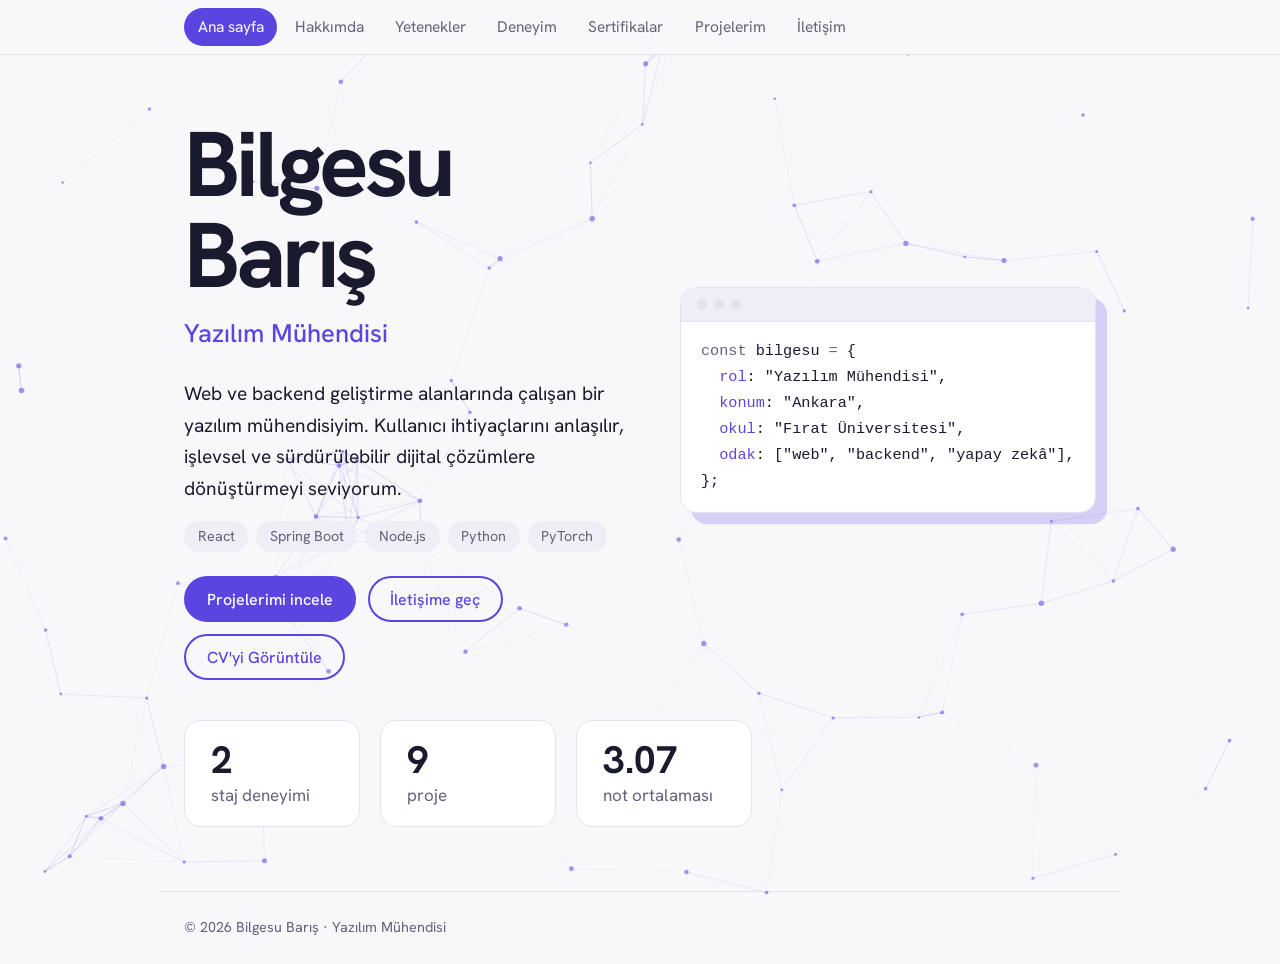
==== index.html @ b79ab13f "Correct capitalization in Sertifikalar section" ====
<!DOCTYPE html>
<html lang="tr">
<head>
  <meta charset="utf-8">
  <meta name="viewport" content="width=device-width, initial-scale=1, viewport-fit=cover">
  <title>Bilgesu Barış | Yazılım Mühendisi</title>
  <meta name="description" content="Bilgesu Barış’ın yazılım geliştirme projeleri, teknik yetkinlikleri ve deneyimleri.">

  <link rel="stylesheet" href="https://fonts.googleapis.com/css2?family=Hanken+Grotesk:wght@400;500;700&display=swap">
  <link rel="stylesheet" href="style.css">
</head>

<body>
<canvas id="bg" aria-hidden="true"></canvas>

<header>
  <nav id="nav">
    <a href="#ana-sayfa">Ana sayfa</a>
    <a href="#hakkimda">Hakkımda</a>
    <a href="#yetenekler">Yetenekler</a>
    <a href="#deneyim">Deneyim</a>
    <a href="#sertifikalar">Sertifikalar</a>
    <a href="#projeler">Projelerim</a>
    <a href="#iletisim">İletişim</a>
  </nav>
</header>

<main>

<!-- ANA SAYFA -->
<section data-v="ana-sayfa">
  <div class="hero">
    <div>
      <h1>Bilgesu Barış</h1>
      <p class="title">Yazılım Mühendisi</p>
      <p>Web ve backend geliştirme alanlarında çalışan bir yazılım mühendisiyim. Kullanıcı ihtiyaçlarını anlaşılır, işlevsel ve sürdürülebilir dijital çözümlere dönüştürmeyi seviyorum.</p>

      <div class="tags">
        <span>React</span>
        <span>Spring Boot</span>
        <span>Node.js</span>
        <span>Python</span>
        <span>PyTorch</span>
      </div>

      <div class="btns">
        <a class="btn main" href="#projeler">Projelerimi incele</a>
        <a class="btn" href="#iletisim">İletişime geç</a>
        <a class="btn" href="Bilgesu_Baris.pdf" target="_blank" rel="noopener noreferrer">CV'yi Görüntüle</a>
      </div>
    </div>

    <div class="code" aria-hidden="true">
      <div class="dots"><i></i><i></i><i></i></div>
      <pre><span class="m">const</span> bilgesu <span class="m">=</span> {
  <span class="k">rol</span>: "Yazılım Mühendisi",
  <span class="k">konum</span>: "Ankara",
  <span class="k">okul</span>: "Fırat Üniversitesi",
  <span class="k">odak</span>: ["web", "backend", "yapay zekâ"],
};</pre>
    </div>
  </div>

  <div class="stats">
    <div class="stat"><b>2</b><span class="muted">staj deneyimi</span></div>
    <div class="stat"><b>9</b><span class="muted">proje</span></div>
    <div class="stat"><b>3.07</b><span class="muted">not ortalaması</span></div>
  </div>
</section>

<!-- HAKKIMDA -->
<section data-v="hakkimda" hidden>
  <h2>Hakkımda</h2>
  <p>Fırat Üniversitesi Yazılım Mühendisliği mezunuyum. REST API’ler, veritabanları ve tam yığın web projeleri üzerinde çalıştım. Şu an React, TypeScript, Node.js ve Python’da kendimi geliştiriyorum. Hem bireysel hem ekip projelerinde çalışmayı severim.</p>

  <div class="two" style="margin-top:2rem">
    <div>
      <h3>Kişisel bilgiler</h3>
      <dl>
        <dt>İsim</dt><dd>Bilgesu Barış</dd>
        <dt>Konum</dt><dd>Ankara, Türkiye</dd>
        <dt>E-posta</dt><dd><a href="mailto:bilgesubaris@gmail.com">bilgesubaris@gmail.com</a></dd>
      </dl>
    </div>

    <div>
      <h3>Yetenekler</h3>
      <div class="skill"><span>HTML / CSS</span><div class="bar"><i style="width:90%"></i></div><span>90%</span></div>
      <div class="skill"><span>JavaScript</span><div class="bar"><i style="width:80%"></i></div><span>80%</span></div>
      <div class="skill"><span>React</span><div class="bar"><i style="width:75%"></i></div><span>75%</span></div>
      <div class="skill"><span>Python</span><div class="bar"><i style="width:75%"></i></div><span>75%</span></div>
      <div class="skill"><span>Java / Spring</span><div class="bar"><i style="width:70%"></i></div><span>70%</span></div>
      <div class="skill"><span>SQL</span><div class="bar"><i style="width:65%"></i></div><span>65%</span></div>
    </div>
  </div>
</section>

<!-- YETENEKLER -->
<section data-v="yetenekler" hidden>
  <h2>Teknik yetenekler</h2>
  <p class="muted">Projelerimde kullandığım ve üzerinde çalıştığım teknolojileri alanlarına göre inceleyebilirsiniz.</p>

  <div class="skill-groups">
    <div class="skill-group">
      <h3>Frontend</h3>
      <div class="skill-pills">
        <span>HTML5</span><span>CSS3</span><span>JavaScript</span><span>React</span><span>TypeScript</span><span>Responsive Design</span>
      </div>
    </div>

    <div class="skill-group">
      <h3>Backend</h3>
      <div class="skill-pills">
        <span>Java</span><span>Spring Boot</span><span>Node.js</span><span>REST API</span>
      </div>
    </div>

    <div class="skill-group">
      <h3>Veritabanı</h3>
      <div class="skill-pills">
        <span>MySQL</span><span>PostgreSQL</span><span>Firebase</span>
      </div>
    </div>

    <div class="skill-group">
      <h3>Yapay zekâ</h3>
      <div class="skill-pills">
        <span>Python</span><span>PyTorch</span><span>Vision Transformer</span><span>Streamlit</span>
      </div>
    </div>

    <div class="skill-group">
      <h3>Araçlar ve yöntemler</h3>
      <div class="skill-pills">
        <span>Git</span><span>GitHub</span><span>OOP</span><span>Agile takım çalışması</span><span>Test ve hata ayıklama</span>
      </div>
    </div>
  </div>

  <p class="note" style="margin-top:1.5rem">Not: Teknoloji listesi proje deneyimlerimi ve öğrenme sürecimi birlikte yansıtır. Her teknolojide aynı düzeyde uzmanlık iddiası taşımaz.</p>
</section>

<!-- DENEYİM -->
<section data-v="deneyim" hidden>
  <h2>Deneyim ve eğitim</h2>

  <div class="tl">
    <div>
      <small>Ekim 2025 – Haziran 2026</small>
      <b>Başkan, Erasmus Student Community Elazığ</b>
      Erasmus Günleri etkinliklerinin planlamasını, tanıtımını ve koordinasyonunu yönettim.
    </div>

    <div>
      <small>Eylül 2025 – Ocak 2026</small>
      <b>Yazılım stajyeri, Fırat Üniversitesi</b>
      Üniversite genelindeki Erasmus yönetim sisteminde React, Spring Boot ve MySQL ile backend servisleri geliştirdim.
    </div>

    <div>
      <small>Temmuz – Eylül 2025</small>
      <b>Yazılım stajyeri, Millî Eğitim Bakanlığı</b>
      Dijital eğitim projelerinde analiz, test ve dokümantasyon süreçlerinde yer aldım.
    </div>

    <div>
      <small>Gönüllü çalışma</small>
      <b>Gönüllü mühendislik çalışmaları, İpekYolu Çocuk ve Genç Çalışma Yeri</b>
      Çocuklara yönelik teknoloji çalışmalarına katkı sundum; 3D modelleme, dilimleme ve 3D yazıcı süreçlerinde görev aldım.
    </div>

    <div>
      <small>Mezuniyet: Haziran 2026</small>
      <b>Yazılım Mühendisliği lisans, Fırat Üniversitesi</b>
      Genel not ortalaması 3.07 / 4.00.
    </div>
  </div>
</section>

<!-- SERTİFİKALAR -->
<section data-v="sertifikalar" hidden>
  <h2>Sertifikalar ve Eğitimler</h2>
<div class="course">
      <b>
        <a href="Introduction_to_Cybersecurity_certificate.pdf" target="_blank" rel="noopener noreferrer">
          Introduction to Cybersecurity
        </a>
      </b>
      <small>Cisco Networking Academy (NetAcad)</small>
    </div>
  <div class="courses">
      <b>Introduction to Big Data</b>
      <small>WSGE University of Applied Sciences, Polonya (Research Universities Project)</small>
    </div>
<div class="course">
  <b>
    <a href="Bilgesu_Bais_İleri_Java_101.pdf" target="_blank" rel="noopener noreferrer">
      İleri Java 101
    </a>
  </b>
  <small>Turkcell Geleceği Yazanlar</small>
</div>
    <div class="course">
      <b>Python 101</b>
      <small>Turkcell Geleceği Yazanlar</small>
    </div>

    <div class="course">
      <b>Python 201</b>
      <small>Turkcell Geleceği Yazanlar</small>
    </div>

    <div class="course">
      <b>Python 301</b>
      <small>Turkcell Geleceği Yazanlar</small>
    </div>

    <div class="course">
      <b>Python 401</b>
      <small>Turkcell Geleceği Yazanlar</small>
    </div>

    <div class="course">
      <b>Veri Bilimi ve Yapay Zekâ 101</b>
      <small>Turkcell Geleceği Yazanlar</small>
    </div>

    <div class="course">
      <b>Veri Bilimi ve Yapay Zekâ 201</b>
      <small>Turkcell Geleceği Yazanlar</small>
    </div>
  </div>
</section>

<!-- PROJELER -->
<section data-v="projeler" hidden>
  <h2>Projelerim</h2>

  <div class="chips" role="group" aria-label="Proje türü">
    <button aria-pressed="true" data-f="all">Tümü</button>
    <button aria-pressed="false" data-f="web">Web</button>
    <button aria-pressed="false" data-f="yz">Yapay zekâ</button>
    <button aria-pressed="false" data-f="mobil">Mobil</button>
    <button aria-pressed="false" data-f="masaustu">Masaüstü</button>
    <button aria-pressed="false" data-f="diger">Diğer</button>
  </div>

  <div class="grid">

    <div class="card project-card" data-t="yz">
      <div class="tile">AI / Computer Vision</div>
      <div class="details">
        <b>AI Image Detector</b>
        <small>Bitirme projesi: Görüntülerin gerçek veya yapay zekâ üretimi olup olmadığını sınıflandırmaya yönelik deepfake tespit sistemi.</small>
        <div class="tech"><span>Python</span><span>PyTorch</span><span>ViT</span><span>Streamlit</span></div>
        <a class="project-link" href="https://github.com/Bilgesubaris/Ai_Image_Detector" target="_blank" rel="noopener noreferrer">GitHub deposunu incele ↗</a>
      </div>
    </div>

    <div class="card project-card" data-t="web">
      <div class="tile">Web Application</div>
      <div class="details">
        <b>Erasmus+ Web Platformu</b>
        <small>Başvuru ve yönetim süreçlerini destekleyen; rol tabanlı erişim ve yönetici paneli içeren web platformu.</small>
        <div class="tech"><span>React</span><span>Node.js</span><span>Firebase</span></div>
        <a class="project-link" href="https://github.com/Bilgesubaris" target="_blank" rel="noopener noreferrer">GitHub profilimde incele ↗</a>
      </div>
    </div>

    <div class="card project-card" data-t="web">
      <div class="tile">Movie & TV Platform</div>
      <div class="details">
        <b>TVision+</b>
        <small>Film ve dizi içeriklerini keşfetmeye yönelik web uygulaması.</small>
        <div class="tech"><span>JavaScript</span><span>Node.js</span><span>PostgreSQL</span><span>TMDB API</span></div>
        <a class="project-link" href="https://github.com/Bilgesubaris" target="_blank" rel="noopener noreferrer">GitHub profilimde incele ↗</a>
      </div>
    </div>

    <div class="card project-card" data-t="web">
      <div class="tile">Productivity Web App</div>
      <div class="details">
        <b>Pomodoro</b>
        <small>Çalışma ve mola sürelerini yönetmeye, kişisel çalışma oturumları oluşturmaya, not almaya ve görevleri takip etmeye olanak sağlayan web uygulaması.</small>
        <div class="tech"><span>HTML5</span><span>CSS3</span><span>JavaScript</span><span>Firebase</span><span>Firestore</span></div>
        <a class="project-link" href="https://pomodoro-7bde7.web.app" target="_blank" rel="noopener noreferrer">Canlı Demo ↗</a>
        <a class="project-link" href="https://github.com/Bilgesubaris/Pomodoro" target="_blank" rel="noopener noreferrer">GitHub ↗</a>
      </div>
    </div>

    <div class="card project-card" data-t="web">
      <div class="tile">Beauty & E-Commerce Platform</div>
      <div class="details">
        <b>Shine Beauty Center</b>
        <small>Güzellik merkezi için geliştirilen; ürün, kategori ve stok yönetimi ile yönetici işlemlerini destekleyen web tabanlı e-ticaret projesi.</small>
        <div class="tech"><span>HTML5</span><span>CSS3</span><span>JavaScript</span><span>Node.js</span><span>Express.js</span><span>PostgreSQL</span></div>
        <a class="project-link" href="https://github.com/Bilgesubaris/Shine-Beauty-Center" target="_blank" rel="noopener noreferrer">GitHub deposunu incele ↗</a>
      </div>
    </div>

    <div class="card project-card" data-t="mobil">
      <div class="tile">Augmented Reality</div>
      <div class="details">
        <b>HARPUT AR</b>
        <small>Harput’un kültürel mirasını 3D içeriklerle tanıtmayı amaçlayan artırılmış gerçeklik projesi.</small>
        <div class="tech"><span>AR</span><span>3D</span></div>
        <a class="project-link" href="https://github.com/Bilgesubaris" target="_blank" rel="noopener noreferrer">GitHub profilimde incele ↗</a>
      </div>
    </div>

    <div class="card project-card" data-t="masaustu">
      <div class="tile">Java / Desktop Application</div>
      <div class="details">
        <b>Hastane Otomasyonu</b>
        <small>Hastane süreçlerinin yönetilmesine yönelik masaüstü uygulaması.</small>
        <div class="tech"><span>Java</span><span>OOP</span></div>
        <a class="project-link" href="https://github.com/Bilgesubaris/Hastane-Otomasyonu" target="_blank" rel="noopener noreferrer">GitHub deposunu incele ↗</a>
      </div>
    </div>

    <div class="card project-card" data-t="masaustu">
      <div class="tile">C# / Desktop Application</div>
      <div class="details">
        <b>C# Hastane Otomasyonu</b>
        <small>Hasta kayıt ve yönetim işlemlerini destekleyen hastane otomasyon uygulaması.</small>
        <div class="tech"><span>C#</span><span>.NET</span><span>SQL</span><span>OOP</span></div>
        <a class="project-link" href="https://github.com/Bilgesubaris/C-Hastane-Otomasyonu" target="_blank" rel="noopener noreferrer">GitHub deposunu incele ↗</a>
      </div>
    </div>

    <div class="card project-card" data-t="diger">
      <div class="tile">Algorithm</div>
      <div class="details">
        <b>Akıllı Telefonlar için Sıkıştırma Algoritması</b>
        <small>Yeni nesil akıllı telefonlara yönelik sıkıştırma algoritması çalışması.</small>
        <div class="tech"><span>Algoritmalar</span></div>
        <a class="project-link" href="https://github.com/Bilgesubaris/yeni-nesil-akilli-telefonlarinin-sikistirma-algoritmasi" target="_blank" rel="noopener noreferrer">GitHub deposunu incele ↗</a>
      </div>
    </div>

  </div>
</section>

<!-- İLETİŞİM -->
<section data-v="iletisim" hidden>
  <h2>İletişim</h2>

  <div class="two">
    <div>
      <p>Bana e-postayla ya da sosyal medya hesaplarımdan ulaşabilirsiniz.</p>
      <dl>
        <dt>E-posta</dt>
        <dd><a href="mailto:bilgesubaris@gmail.com">bilgesubaris@gmail.com</a></dd>

        <dt>GitHub</dt>
        <dd><a href="https://github.com/Bilgesubaris">Bilgesubaris</a></dd>

        <dt>LinkedIn</dt>
        <dd><a href="https://www.linkedin.com/in/bilgesu-bar%C4%B1%C5%9F-57b223252/">Profilimi aç</a></dd>
      </dl>
    </div>

    <form id="f">
      <label>Adınız<input name="ad" required autocomplete="name"></label>
      <label>E-posta adresiniz<input name="mail" type="email" required autocomplete="email"></label>
      <label>Mesajınız<textarea name="msg" required></textarea></label>
      <div><button class="btn main" type="submit">Mesaj gönder</button></div>
    </form>
  </div>
</section>

</main>

<footer>© 2026 Bilgesu Barış · Yazılım Mühendisi</footer>

<script src="script.js"></script>
</body>
</html>
---- style.css ----
:root {
  --bg:#f8f8fb;
  --ink:#1a1a2e;
  --muted:#62627a;
  --line:#e3e3ee;
  --p:#5b45e0;
  --card:#fff;
  --chip:#eeeef6;
  color-scheme:light;
  box-sizing:border-box;
  padding-top:env(safe-area-inset-top,0px);
  padding-bottom:env(safe-area-inset-bottom,0px);
}

@media (prefers-color-scheme:dark) {
  :root:not([data-theme="light"]) {
    --bg:#121218;
    --ink:#ececf4;
    --muted:#a0a0b8;
    --line:#2a2a38;
    --p:#9d8cff;
    --card:#1a1a24;
    --chip:#22222e;
    color-scheme:dark;
  }
}

:root[data-theme="dark"] {
  --bg:#121218;
  --ink:#ececf4;
  --muted:#a0a0b8;
  --line:#2a2a38;
  --p:#9d8cff;
  --card:#1a1a24;
  --chip:#22222e;
  color-scheme:dark;
}

[hidden] {
  display:none!important;
}

html {
  scroll-padding-top:calc(env(safe-area-inset-top,0px) + 4rem);
}

* {
  box-sizing:border-box;
}

body {
  margin:0;
  background:var(--bg);
  color:var(--ink);
  font:400 1.0625rem/1.65 "Hanken Grotesk",system-ui,-apple-system,"Segoe UI",sans-serif;
}

body::before {
  content:"";
  position:fixed;
  inset:0 0 auto;
  height:env(safe-area-inset-top,0px);
  background:var(--bg);
  z-index:10;
}

header {
  position:sticky;
  top:env(safe-area-inset-top,0px);
  z-index:9;
  background:var(--bg);
  border-bottom:1px solid var(--line);
}

nav {
  max-width:60rem;
  margin:0 auto;
  padding:.5rem 1.5rem;
  display:flex;
  gap:.25rem;
  overflow-x:auto;
  white-space:nowrap;
}

nav a {
  color:var(--muted);
  text-decoration:none;
  font-size:.97rem;
  padding:.4rem .85rem;
  border-radius:2rem;
}

nav a:hover {
  color:var(--ink);
}

nav a[aria-current="page"] {
  background:var(--p);
  color:#fff;
}

main {
  max-width:60rem;
  margin:0 auto;
  padding:2rem 1.5rem 4rem;
  position:relative;
  z-index:1;
}

#bg {
  position:fixed;
  inset:0;
  width:100%;
  height:100%;
  z-index:0;
  pointer-events:none;
}

h1 {
  font-size:clamp(3rem,10vw,5.75rem);
  line-height:.98;
  font-weight:700;
  letter-spacing:-.045em;
  margin:0 0 .75rem;
}

h2 {
  font-size:1.9rem;
  font-weight:700;
  letter-spacing:-.02em;
  margin:0 0 1.75rem;
  padding-bottom:.6rem;
  border-bottom:3px solid var(--p);
  display:inline-block;
}

h3 {
  font-size:1.0625rem;
  font-weight:500;
  margin:0 0 1rem;
  color:var(--p);
}

p {
  margin:0 0 1rem;
  max-width:38rem;
}

.muted {
  color:var(--muted);
}

.hero {
  display:grid;
  grid-template-columns:1fr auto;
  gap:3.5rem;
  align-items:center;
  padding:2rem 0 1rem;
}

.hero p {
  font-size:1.2rem;
}

.tags {
  display:flex;
  gap:.5rem;
  flex-wrap:wrap;
  margin:0 0 .5rem;
}

.tags span {
  padding:.25rem .85rem;
  border-radius:2rem;
  background:var(--chip);
  font-size:.9rem;
  color:var(--muted);
}

.hero .title {
  font-size:1.6rem;
  color:var(--p);
  font-weight:500;
  margin:0 0 1.5rem;
}

.code {
  order:2;
  min-width:20rem;
  background:var(--card);
  border:1px solid var(--line);
  border-radius:1rem;
  box-shadow:.7rem .7rem 0 color-mix(in srgb,var(--p) 22%,transparent);
  font:.95rem/1.7 ui-monospace,SFMono-Regular,Menlo,Consolas,monospace;
  overflow:hidden;
}

.code .dots {
  display:flex;
  gap:.4rem;
  padding:.7rem 1rem;
  border-bottom:1px solid var(--line);
  background:var(--chip);
}

.code .dots i {
  display:block;
  width:.65rem;
  height:.65rem;
  border-radius:50%;
  background:var(--line);
}

.code pre {
  margin:0;
  padding:1.1rem 1.25rem;
  font:inherit;
  white-space:pre;
  overflow-x:auto;
}

.code .k {
  color:var(--p);
}

.code .m {
  color:var(--muted);
}

@media (prefers-reduced-motion:no-preference) {
  .hero h1,.hero .title,.hero p,.hero .tags,.hero .btns {
    animation:up .7s both;
  }

  .hero .title { animation-delay:.08s; }
  .hero p { animation-delay:.16s; }
  .hero .tags { animation-delay:.24s; }
  .hero .btns { animation-delay:.32s; }

  .code {
    animation:pop .9s .1s both;
  }

  @keyframes up {
    from { opacity:0; transform:translateY(16px); }
  }

  @keyframes pop {
    from { opacity:0; transform:scale(.8); }
  }
}

.btns {
  display:flex;
  gap:.75rem;
  flex-wrap:wrap;
  margin-top:1.5rem;
}

.btn {
  display:inline-block;
  padding:.65rem 1.3rem;
  border-radius:2rem;
  border:2px solid var(--p);
  color:var(--p);
  text-decoration:none;
  font:500 1rem "Hanken Grotesk",sans-serif;
  background:none;
  cursor:pointer;
}

.btn.main {
  background:var(--p);
  color:#fff;
}

a:focus-visible,button:focus-visible,input:focus-visible,textarea:focus-visible {
  outline:2px solid var(--p);
  outline-offset:3px;
}

.stats {
  display:flex;
  gap:1.25rem;
  margin-top:1.5rem;
  flex-wrap:wrap;
}

.stat {
  background:var(--card);
  border:1px solid var(--line);
  border-radius:1rem;
  padding:1.1rem 1.6rem;
  min-width:11rem;
}

.stat b {
  display:block;
  font-size:2.4rem;
  line-height:1.1;
  font-weight:700;
}

.two {
  display:grid;
  grid-template-columns:1fr 1fr;
  gap:3rem;
}

dl {
  display:grid;
  grid-template-columns:6.5rem 1fr;
  gap:.45rem 1rem;
  margin:0;
}

dt {
  color:var(--muted);
}

dd {
  margin:0;
}

.skill {
  display:grid;
  grid-template-columns:7.5rem 1fr 3rem;
  gap:1rem;
  align-items:center;
  padding:.3rem 0;
}

.bar {
  height:6px;
  background:var(--chip);
  border-radius:3px;
  overflow:hidden;
}

.bar i {
  display:block;
  height:100%;
  border-radius:3px;
  background:var(--p);
}

.skill span:last-child {
  text-align:right;
  color:var(--muted);
  font-size:.95rem;
}

.tl {
  border-left:2px solid var(--line);
  margin-left:.4rem;
  max-width:42rem;
}

.tl div {
  padding:0 0 1.75rem 1.6rem;
  position:relative;
}

.tl div::before {
  content:"";
  position:absolute;
  left:-.45rem;
  top:.55rem;
  width:.8rem;
  height:.8rem;
  border-radius:50%;
  background:var(--p);
}

.tl small {
  color:var(--muted);
  display:block;
}

.tl b {
  font-weight:700;
  display:block;
}

.plain {
  margin:0;
  padding-left:1.1rem;
  max-width:38rem;
}

.plain li {
  margin-bottom:.4rem;
}

.chips {
  display:flex;
  gap:.5rem;
  flex-wrap:wrap;
  margin-bottom:1.5rem;
}

.chips button {
  font:inherit;
  font-size:.95rem;
  padding:.35rem 1rem;
  border-radius:2rem;
  border:1px solid var(--line);
  background:var(--chip);
  color:var(--ink);
  cursor:pointer;
}

.chips button[aria-pressed="true"] {
  background:var(--p);
  color:#fff;
  border-color:var(--p);
}

.grid {
  display:grid;
  grid-template-columns:repeat(auto-fill,minmax(17rem,1fr));
  gap:1.25rem;
}

.card {
  display:flex;
  flex-direction:column;
  background:var(--card);
  border:1px solid var(--line);
  border-radius:1rem;
  overflow:hidden;
  color:inherit;
  text-decoration:none;
}

.card:hover {
  border-color:var(--p);
}

.card .tile {
  height:3.25rem;
  background:var(--chip);
  display:grid;
  place-items:center;
  color:var(--muted);
  font-size:.95rem;
}

.card div:last-child {
  padding:1rem 1.1rem 1.2rem;
}

.card b {
  display:block;
}

.card small {
  color:var(--muted);
  display:block;
  margin-top:.35rem;
  font-size:.95rem;
  line-height:1.5;
}

.courses {
  display:grid;
  grid-template-columns:repeat(auto-fill,minmax(17rem,1fr));
  gap:1.25rem;
}

.course {
  background:var(--card);
  border:1px solid var(--line);
  border-radius:1rem;
  padding:1.1rem 1.25rem;
}

.course b {
  display:block;
}

.course small {
  color:var(--muted);
  display:block;
  margin-top:.3rem;
  font-size:.95rem;
  line-height:1.5;
}

form {
  display:grid;
  gap:1rem;
}

label {
  display:grid;
  gap:.3rem;
  color:var(--muted);
  font-size:.95rem;
}

input,textarea {
  font:inherit;
  color:var(--ink);
  background:var(--card);
  border:1px solid var(--line);
  border-radius:.6rem;
  padding:.65rem .8rem;
}

textarea {
  min-height:8rem;
  resize:vertical;
}

a {
  color:var(--p);
}

.skill-groups {
  display:grid;
  grid-template-columns:repeat(auto-fit,minmax(14rem,1fr));
  gap:1rem;
  margin-top:1.5rem;
}

.skill-group {
  background:var(--card);
  border:1px solid var(--line);
  border-radius:1rem;
  padding:1.2rem;
}

.skill-group h3 {
  margin-bottom:.8rem;
}

.skill-pills {
  display:flex;
  flex-wrap:wrap;
  gap:.5rem;
}

.skill-pills span,.tech span {
  display:inline-block;
  padding:.28rem .7rem;
  border-radius:2rem;
  background:var(--chip);
  color:var(--muted);
  font-size:.88rem;
}

.project-card {
  min-height:100%;
  transition:transform .2s,border-color .2s;
}

.project-card:hover {
  transform:translateY(-4px);
}

.project-card .tile {
  height:7rem;
  font-size:1.15rem;
  font-weight:700;
  letter-spacing:.02em;
  background:linear-gradient(135deg,color-mix(in srgb,var(--p) 18%,var(--card)),var(--chip));
}

.project-card .details {
  padding:1rem 1.1rem 1.2rem;
}

.project-card .tech {
  display:flex;
  flex-wrap:wrap;
  gap:.35rem;
  margin-top:.8rem;
}

.project-card .project-link {
  display:inline-block;
  margin-top:.9rem;
  margin-right:.5rem;
  font-size:.9rem;
  font-weight:700;
}

.note {
  padding:1rem 1.2rem;
  border-left:3px solid var(--p);
  background:var(--chip);
  border-radius:.3rem .8rem .8rem .3rem;
  color:var(--muted);
  max-width:42rem;
}

footer {
  max-width:60rem;
  margin:0 auto;
  padding:1.5rem;
  border-top:1px solid var(--line);
  color:var(--muted);
  font-size:.9rem;
}

@media(max-width:48rem) {
  nav { padding-inline:1rem; }
  .hero { grid-template-columns:1fr; padding:.5rem 0; gap:2rem; }
  .code { order:0; min-width:0; width:100%; }
  .two { grid-template-columns:1fr; gap:2.5rem; }
  .skill-groups { grid-template-columns:1fr; }
  .project-card .tile { height:5.5rem; }
}

@media(max-width:30rem) {
  .skill { grid-template-columns:6.5rem 1fr 2.5rem; }
}
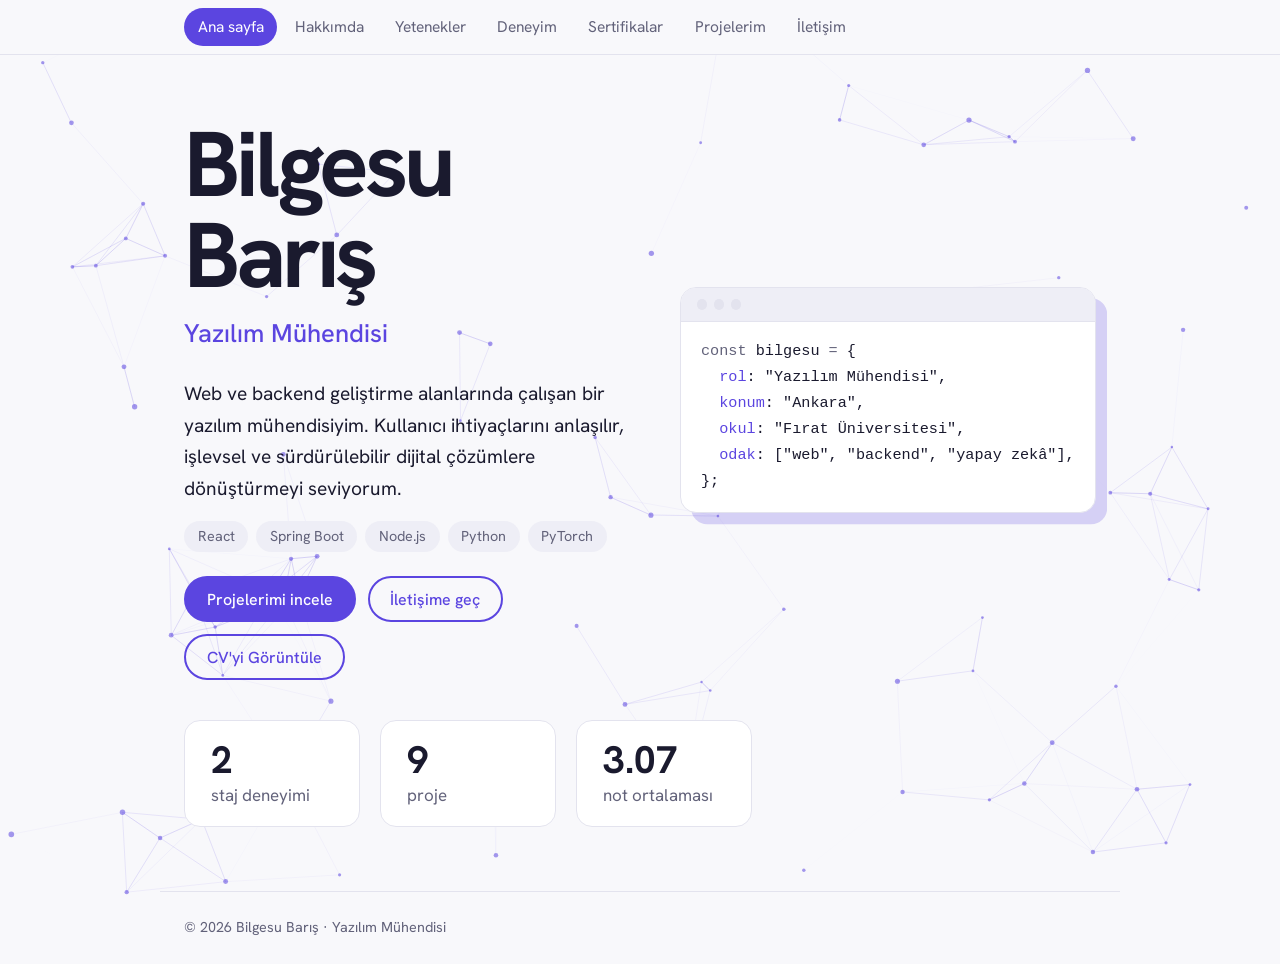
==== commit 3b1ba80b: "Fix link filename for İleri Java 101 PDF" ====
--- a/index.html
+++ b/index.html
@@ -195,7 +195,7 @@
     </div>
 <div class="course">
   <b>
-    <a href="Bilgesu_Bais_İleri_Java_101.pdf" target="_blank" rel="noopener noreferrer">
+    <a href="Bilgesu_Bais_Ileri_Java_101.pdf" target="_blank" rel="noopener noreferrer">
       İleri Java 101
     </a>
   </b>
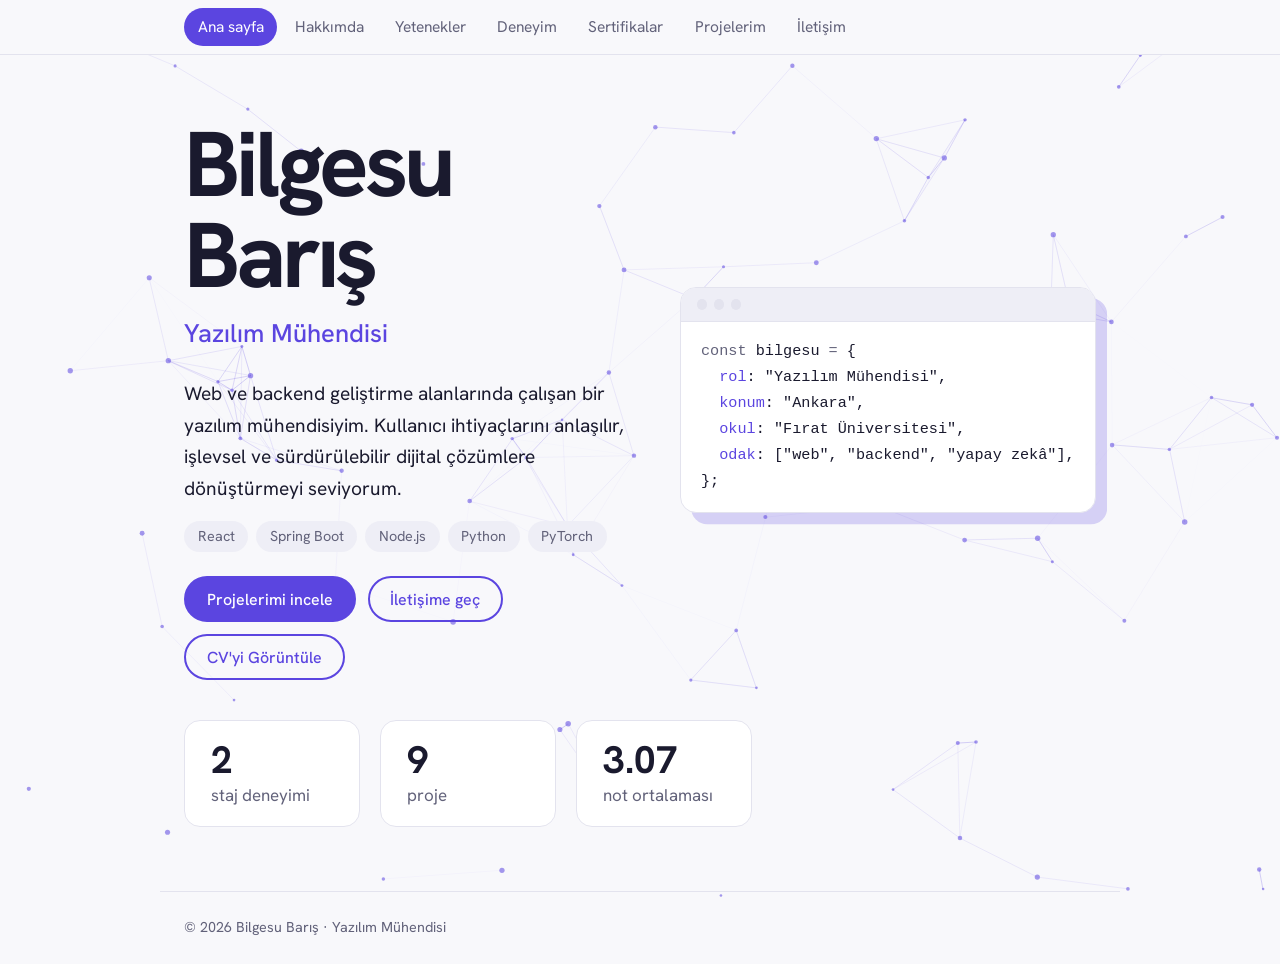
==== commit 9357f71e: "Add course information for Big Data" ====
--- a/index.html
+++ b/index.html
@@ -190,6 +190,8 @@
       <small>Cisco Networking Academy (NetAcad)</small>
     </div>
   <div class="courses">
+        <div class="course">
+
       <b>Introduction to Big Data</b>
       <small>WSGE University of Applied Sciences, Polonya (Research Universities Project)</small>
     </div>
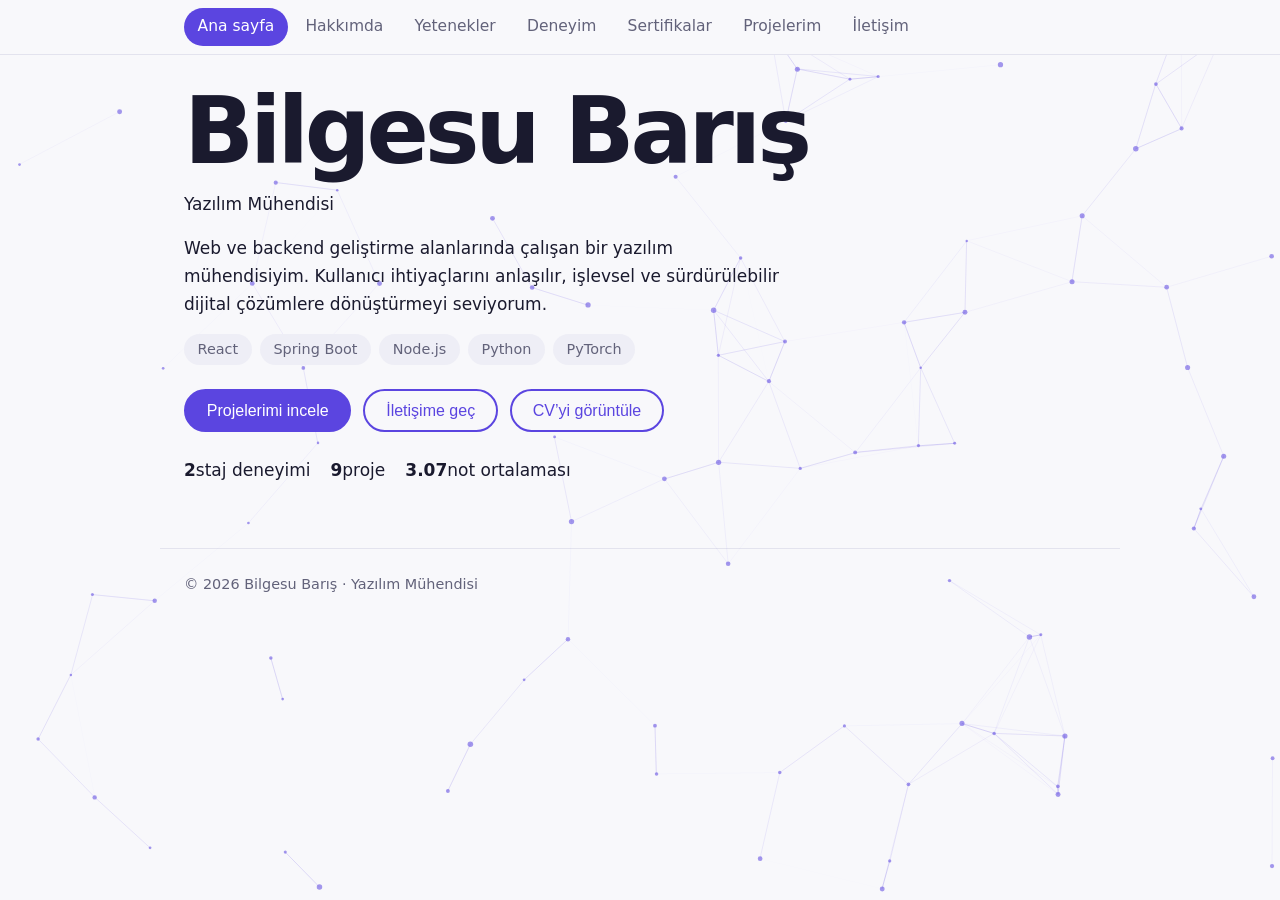
==== commit 12d9ab8a: "Update index.html" ====
--- a/index.html
+++ b/index.html
@@ -1,381 +1,89 @@
-
 <!DOCTYPE html>
 <html lang="tr">
 <head>
-  <meta charset="utf-8">
-  <meta name="viewport" content="width=device-width, initial-scale=1, viewport-fit=cover">
-  <title>Bilgesu Barış | Yazılım Mühendisi</title>
-  <meta name="description" content="Bilgesu Barış’ın yazılım geliştirme projeleri, teknik yetkinlikleri ve deneyimleri.">
-
-  <link rel="stylesheet" href="https://fonts.googleapis.com/css2?family=Hanken+Grotesk:wght@400;500;700&display=swap">
-  <link rel="stylesheet" href="style.css">
+<meta charset="utf-8">
+<meta name="viewport" content="width=device-width, initial-scale=1">
+<title>Bilgesu Barış | Yazılım Mühendisi</title>
+<meta name="description" content="Bilgesu Barış’ın yazılım geliştirme projeleri, teknik yetkinlikleri ve deneyimleri.">
+<link rel="stylesheet" href="style.css">
 </head>
-
 <body>
 <canvas id="bg" aria-hidden="true"></canvas>
-
-<header>
-  <nav id="nav">
-    <a href="#ana-sayfa">Ana sayfa</a>
-    <a href="#hakkimda">Hakkımda</a>
-    <a href="#yetenekler">Yetenekler</a>
-    <a href="#deneyim">Deneyim</a>
-    <a href="#sertifikalar">Sertifikalar</a>
-    <a href="#projeler">Projelerim</a>
-    <a href="#iletisim">İletişim</a>
-  </nav>
-</header>
-
+<header><nav id="nav">
+<a href="#ana-sayfa">Ana sayfa</a><a href="#hakkimda">Hakkımda</a><a href="#yetenekler">Yetenekler</a><a href="#deneyim">Deneyim</a><a href="#sertifikalar">Sertifikalar</a><a href="#projeler">Projelerim</a><a href="#iletisim">İletişim</a>
+</nav></header>
 <main>
-
-<!-- ANA SAYFA -->
 <section data-v="ana-sayfa">
-  <div class="hero">
-    <div>
-      <h1>Bilgesu Barış</h1>
-      <p class="title">Yazılım Mühendisi</p>
-      <p>Web ve backend geliştirme alanlarında çalışan bir yazılım mühendisiyim. Kullanıcı ihtiyaçlarını anlaşılır, işlevsel ve sürdürülebilir dijital çözümlere dönüştürmeyi seviyorum.</p>
-
-      <div class="tags">
-        <span>React</span>
-        <span>Spring Boot</span>
-        <span>Node.js</span>
-        <span>Python</span>
-        <span>PyTorch</span>
-      </div>
-
-      <div class="btns">
-        <a class="btn main" href="#projeler">Projelerimi incele</a>
-        <a class="btn" href="#iletisim">İletişime geç</a>
-        <a class="btn" href="Bilgesu_Baris.pdf" target="_blank" rel="noopener noreferrer">CV'yi Görüntüle</a>
-      </div>
-    </div>
-
-    <div class="code" aria-hidden="true">
-      <div class="dots"><i></i><i></i><i></i></div>
-      <pre><span class="m">const</span> bilgesu <span class="m">=</span> {
-  <span class="k">rol</span>: "Yazılım Mühendisi",
-  <span class="k">konum</span>: "Ankara",
-  <span class="k">okul</span>: "Fırat Üniversitesi",
-  <span class="k">odak</span>: ["web", "backend", "yapay zekâ"],
-};</pre>
-    </div>
-  </div>
-
-  <div class="stats">
-    <div class="stat"><b>2</b><span class="muted">staj deneyimi</span></div>
-    <div class="stat"><b>9</b><span class="muted">proje</span></div>
-    <div class="stat"><b>3.07</b><span class="muted">not ortalaması</span></div>
-  </div>
+<h1>Bilgesu Barış</h1>
+<p class="title">Yazılım Mühendisi</p>
+<p class="lead">Web ve backend geliştirme alanlarında çalışan bir yazılım mühendisiyim. Kullanıcı ihtiyaçlarını anlaşılır, işlevsel ve sürdürülebilir dijital çözümlere dönüştürmeyi seviyorum.</p>
+<div class="tags"><span>React</span><span>Spring Boot</span><span>Node.js</span><span>Python</span><span>PyTorch</span></div>
+<div class="btns">
+<a class="btn main" href="#projeler">Projelerimi incele</a>
+<a class="btn" href="#iletisim">İletişime geç</a>
+<a class="btn" href="Bilgesu_Baris.pdf" target="_blank" rel="noopener noreferrer">CV’yi görüntüle</a>
+</div>
+<div class="stats">
+<div><b>2</b><span>staj deneyimi</span></div><div><b>9</b><span>proje</span></div><div><b>3.07</b><span>not ortalaması</span></div>
+</div>
 </section>
 
-<!-- HAKKIMDA -->
 <section data-v="hakkimda" hidden>
-  <h2>Hakkımda</h2>
-  <p>Fırat Üniversitesi Yazılım Mühendisliği mezunuyum. REST API’ler, veritabanları ve tam yığın web projeleri üzerinde çalıştım. Şu an React, TypeScript, Node.js ve Python’da kendimi geliştiriyorum. Hem bireysel hem ekip projelerinde çalışmayı severim.</p>
-
-  <div class="two" style="margin-top:2rem">
-    <div>
-      <h3>Kişisel bilgiler</h3>
-      <dl>
-        <dt>İsim</dt><dd>Bilgesu Barış</dd>
-        <dt>Konum</dt><dd>Ankara, Türkiye</dd>
-        <dt>E-posta</dt><dd><a href="mailto:bilgesubaris@gmail.com">bilgesubaris@gmail.com</a></dd>
-      </dl>
-    </div>
-
-    <div>
-      <h3>Yetenekler</h3>
-      <div class="skill"><span>HTML / CSS</span><div class="bar"><i style="width:90%"></i></div><span>90%</span></div>
-      <div class="skill"><span>JavaScript</span><div class="bar"><i style="width:80%"></i></div><span>80%</span></div>
-      <div class="skill"><span>React</span><div class="bar"><i style="width:75%"></i></div><span>75%</span></div>
-      <div class="skill"><span>Python</span><div class="bar"><i style="width:75%"></i></div><span>75%</span></div>
-      <div class="skill"><span>Java / Spring</span><div class="bar"><i style="width:70%"></i></div><span>70%</span></div>
-      <div class="skill"><span>SQL</span><div class="bar"><i style="width:65%"></i></div><span>65%</span></div>
-    </div>
-  </div>
+<h2>Hakkımda</h2>
+<p>Fırat Üniversitesi Yazılım Mühendisliği mezunuyum. REST API’ler, veritabanları ve tam yığın web projeleri üzerinde çalıştım. Şu an React, TypeScript, Node.js ve Python’da kendimi geliştiriyorum. Hem bireysel hem ekip projelerinde çalışmayı severim.</p>
+<div class="two">
+<div><h3>Kişisel bilgiler</h3>
+<dl><dt>İsim</dt><dd>Bilgesu Barış</dd><dt>Konum</dt><dd>Ankara, Türkiye</dd><dt>E-posta</dt><dd><a href="mailto:bilgesubaris@gmail.com">bilgesubaris@gmail.com</a></dd></dl></div>
+<div id="bars"><h3>Yetenekler</h3></div>
+</div>
 </section>
 
-<!-- YETENEKLER -->
 <section data-v="yetenekler" hidden>
-  <h2>Teknik yetenekler</h2>
-  <p class="muted">Projelerimde kullandığım ve üzerinde çalıştığım teknolojileri alanlarına göre inceleyebilirsiniz.</p>
-
-  <div class="skill-groups">
-    <div class="skill-group">
-      <h3>Frontend</h3>
-      <div class="skill-pills">
-        <span>HTML5</span><span>CSS3</span><span>JavaScript</span><span>React</span><span>TypeScript</span><span>Responsive Design</span>
-      </div>
-    </div>
-
-    <div class="skill-group">
-      <h3>Backend</h3>
-      <div class="skill-pills">
-        <span>Java</span><span>Spring Boot</span><span>Node.js</span><span>REST API</span>
-      </div>
-    </div>
-
-    <div class="skill-group">
-      <h3>Veritabanı</h3>
-      <div class="skill-pills">
-        <span>MySQL</span><span>PostgreSQL</span><span>Firebase</span>
-      </div>
-    </div>
-
-    <div class="skill-group">
-      <h3>Yapay zekâ</h3>
-      <div class="skill-pills">
-        <span>Python</span><span>PyTorch</span><span>Vision Transformer</span><span>Streamlit</span>
-      </div>
-    </div>
-
-    <div class="skill-group">
-      <h3>Araçlar ve yöntemler</h3>
-      <div class="skill-pills">
-        <span>Git</span><span>GitHub</span><span>OOP</span><span>Agile takım çalışması</span><span>Test ve hata ayıklama</span>
-      </div>
-    </div>
-  </div>
-
-  <p class="note" style="margin-top:1.5rem">Not: Teknoloji listesi proje deneyimlerimi ve öğrenme sürecimi birlikte yansıtır. Her teknolojide aynı düzeyde uzmanlık iddiası taşımaz.</p>
+<h2>Teknik yetenekler</h2>
+<p class="muted">Projelerimde kullandığım teknolojiler, alanlarına göre.</p>
+<div id="groups"></div>
+<p class="muted note">Not: Liste, proje deneyimlerimi ve öğrenme sürecimi birlikte yansıtır; her teknolojide aynı düzeyde uzmanlık iddiası taşımaz.</p>
 </section>
 
-<!-- DENEYİM -->
 <section data-v="deneyim" hidden>
-  <h2>Deneyim ve eğitim</h2>
-
-  <div class="tl">
-    <div>
-      <small>Ekim 2025 – Haziran 2026</small>
-      <b>Başkan, Erasmus Student Community Elazığ</b>
-      Erasmus Günleri etkinliklerinin planlamasını, tanıtımını ve koordinasyonunu yönettim.
-    </div>
-
-    <div>
-      <small>Eylül 2025 – Ocak 2026</small>
-      <b>Yazılım stajyeri, Fırat Üniversitesi</b>
-      Üniversite genelindeki Erasmus yönetim sisteminde React, Spring Boot ve MySQL ile backend servisleri geliştirdim.
-    </div>
-
-    <div>
-      <small>Temmuz – Eylül 2025</small>
-      <b>Yazılım stajyeri, Millî Eğitim Bakanlığı</b>
-      Dijital eğitim projelerinde analiz, test ve dokümantasyon süreçlerinde yer aldım.
-    </div>
-
-    <div>
-      <small>Gönüllü çalışma</small>
-      <b>Gönüllü mühendislik çalışmaları, İpekYolu Çocuk ve Genç Çalışma Yeri</b>
-      Çocuklara yönelik teknoloji çalışmalarına katkı sundum; 3D modelleme, dilimleme ve 3D yazıcı süreçlerinde görev aldım.
-    </div>
-
-    <div>
-      <small>Mezuniyet: Haziran 2026</small>
-      <b>Yazılım Mühendisliği lisans, Fırat Üniversitesi</b>
-      Genel not ortalaması 3.07 / 4.00.
-    </div>
-  </div>
+<h2>Deneyim ve eğitim</h2>
+<div class="tl">
+<div><small>Ekim 2025 – Haziran 2026</small><b>Başkan, Erasmus Student Community Elazığ</b>Erasmus Günleri etkinliklerinin planlamasını, tanıtımını ve koordinasyonunu yönettim.</div>
+<div><small>Eylül 2025 – Ocak 2026</small><b>Yazılım stajyeri, Fırat Üniversitesi</b>Erasmus yönetim sisteminde React, Spring Boot ve MySQL ile backend servisleri geliştirdim.</div>
+<div><small>Temmuz – Eylül 2025</small><b>Yazılım stajyeri, Millî Eğitim Bakanlığı</b>Dijital eğitim projelerinde analiz, test ve dokümantasyon süreçlerinde yer aldım.</div>
+<div><small>Gönüllü çalışma</small><b>İpekYolu Çocuk ve Genç Çalışma Yeri</b>Çocuklara yönelik teknoloji çalışmalarına katkı sundum; 3D modelleme, dilimleme ve 3D yazıcı süreçlerinde görev aldım.</div>
+<div><small>Mezuniyet: Haziran 2026</small><b>Yazılım Mühendisliği lisans, Fırat Üniversitesi</b>Genel not ortalaması 3.07 / 4.00.</div>
+</div>
 </section>
 
-<!-- SERTİFİKALAR -->
 <section data-v="sertifikalar" hidden>
-  <h2>Sertifikalar ve Eğitimler</h2>
-<div class="course">
-      <b>
-        <a href="Introduction_to_Cybersecurity_certificate.pdf" target="_blank" rel="noopener noreferrer">
-          Introduction to Cybersecurity
-        </a>
-      </b>
-      <small>Cisco Networking Academy (NetAcad)</small>
-    </div>
-  <div class="courses">
-        <div class="course">
-
-      <b>Introduction to Big Data</b>
-      <small>WSGE University of Applied Sciences, Polonya (Research Universities Project)</small>
-    </div>
-<div class="course">
-  <b>
-    <a href="Bilgesu_Bais_Ileri_Java_101.pdf" target="_blank" rel="noopener noreferrer">
-      İleri Java 101
-    </a>
-  </b>
-  <small>Turkcell Geleceği Yazanlar</small>
-</div>
-    <div class="course">
-      <b>Python 101</b>
-      <small>Turkcell Geleceği Yazanlar</small>
-    </div>
-
-    <div class="course">
-      <b>Python 201</b>
-      <small>Turkcell Geleceği Yazanlar</small>
-    </div>
-
-    <div class="course">
-      <b>Python 301</b>
-      <small>Turkcell Geleceği Yazanlar</small>
-    </div>
-
-    <div class="course">
-      <b>Python 401</b>
-      <small>Turkcell Geleceği Yazanlar</small>
-    </div>
-
-    <div class="course">
-      <b>Veri Bilimi ve Yapay Zekâ 101</b>
-      <small>Turkcell Geleceği Yazanlar</small>
-    </div>
-
-    <div class="course">
-      <b>Veri Bilimi ve Yapay Zekâ 201</b>
-      <small>Turkcell Geleceği Yazanlar</small>
-    </div>
-  </div>
+<h2>Sertifikalar ve eğitimler</h2>
+<div id="courses"></div>
 </section>
 
-<!-- PROJELER -->
 <section data-v="projeler" hidden>
-  <h2>Projelerim</h2>
-
-  <div class="chips" role="group" aria-label="Proje türü">
-    <button aria-pressed="true" data-f="all">Tümü</button>
-    <button aria-pressed="false" data-f="web">Web</button>
-    <button aria-pressed="false" data-f="yz">Yapay zekâ</button>
-    <button aria-pressed="false" data-f="mobil">Mobil</button>
-    <button aria-pressed="false" data-f="masaustu">Masaüstü</button>
-    <button aria-pressed="false" data-f="diger">Diğer</button>
-  </div>
-
-  <div class="grid">
-
-    <div class="card project-card" data-t="yz">
-      <div class="tile">AI / Computer Vision</div>
-      <div class="details">
-        <b>AI Image Detector</b>
-        <small>Bitirme projesi: Görüntülerin gerçek veya yapay zekâ üretimi olup olmadığını sınıflandırmaya yönelik deepfake tespit sistemi.</small>
-        <div class="tech"><span>Python</span><span>PyTorch</span><span>ViT</span><span>Streamlit</span></div>
-        <a class="project-link" href="https://github.com/Bilgesubaris/Ai_Image_Detector" target="_blank" rel="noopener noreferrer">GitHub deposunu incele ↗</a>
-      </div>
-    </div>
-
-    <div class="card project-card" data-t="web">
-      <div class="tile">Web Application</div>
-      <div class="details">
-        <b>Erasmus+ Web Platformu</b>
-        <small>Başvuru ve yönetim süreçlerini destekleyen; rol tabanlı erişim ve yönetici paneli içeren web platformu.</small>
-        <div class="tech"><span>React</span><span>Node.js</span><span>Firebase</span></div>
-        <a class="project-link" href="https://github.com/Bilgesubaris" target="_blank" rel="noopener noreferrer">GitHub profilimde incele ↗</a>
-      </div>
-    </div>
-
-    <div class="card project-card" data-t="web">
-      <div class="tile">Movie & TV Platform</div>
-      <div class="details">
-        <b>TVision+</b>
-        <small>Film ve dizi içeriklerini keşfetmeye yönelik web uygulaması.</small>
-        <div class="tech"><span>JavaScript</span><span>Node.js</span><span>PostgreSQL</span><span>TMDB API</span></div>
-        <a class="project-link" href="https://github.com/Bilgesubaris" target="_blank" rel="noopener noreferrer">GitHub profilimde incele ↗</a>
-      </div>
-    </div>
-
-    <div class="card project-card" data-t="web">
-      <div class="tile">Productivity Web App</div>
-      <div class="details">
-        <b>Pomodoro</b>
-        <small>Çalışma ve mola sürelerini yönetmeye, kişisel çalışma oturumları oluşturmaya, not almaya ve görevleri takip etmeye olanak sağlayan web uygulaması.</small>
-        <div class="tech"><span>HTML5</span><span>CSS3</span><span>JavaScript</span><span>Firebase</span><span>Firestore</span></div>
-        <a class="project-link" href="https://pomodoro-7bde7.web.app" target="_blank" rel="noopener noreferrer">Canlı Demo ↗</a>
-        <a class="project-link" href="https://github.com/Bilgesubaris/Pomodoro" target="_blank" rel="noopener noreferrer">GitHub ↗</a>
-      </div>
-    </div>
-
-    <div class="card project-card" data-t="web">
-      <div class="tile">Beauty & E-Commerce Platform</div>
-      <div class="details">
-        <b>Shine Beauty Center</b>
-        <small>Güzellik merkezi için geliştirilen; ürün, kategori ve stok yönetimi ile yönetici işlemlerini destekleyen web tabanlı e-ticaret projesi.</small>
-        <div class="tech"><span>HTML5</span><span>CSS3</span><span>JavaScript</span><span>Node.js</span><span>Express.js</span><span>PostgreSQL</span></div>
-        <a class="project-link" href="https://github.com/Bilgesubaris/Shine-Beauty-Center" target="_blank" rel="noopener noreferrer">GitHub deposunu incele ↗</a>
-      </div>
-    </div>
-
-    <div class="card project-card" data-t="mobil">
-      <div class="tile">Augmented Reality</div>
-      <div class="details">
-        <b>HARPUT AR</b>
-        <small>Harput’un kültürel mirasını 3D içeriklerle tanıtmayı amaçlayan artırılmış gerçeklik projesi.</small>
-        <div class="tech"><span>AR</span><span>3D</span></div>
-        <a class="project-link" href="https://github.com/Bilgesubaris" target="_blank" rel="noopener noreferrer">GitHub profilimde incele ↗</a>
-      </div>
-    </div>
-
-    <div class="card project-card" data-t="masaustu">
-      <div class="tile">Java / Desktop Application</div>
-      <div class="details">
-        <b>Hastane Otomasyonu</b>
-        <small>Hastane süreçlerinin yönetilmesine yönelik masaüstü uygulaması.</small>
-        <div class="tech"><span>Java</span><span>OOP</span></div>
-        <a class="project-link" href="https://github.com/Bilgesubaris/Hastane-Otomasyonu" target="_blank" rel="noopener noreferrer">GitHub deposunu incele ↗</a>
-      </div>
-    </div>
-
-    <div class="card project-card" data-t="masaustu">
-      <div class="tile">C# / Desktop Application</div>
-      <div class="details">
-        <b>C# Hastane Otomasyonu</b>
-        <small>Hasta kayıt ve yönetim işlemlerini destekleyen hastane otomasyon uygulaması.</small>
-        <div class="tech"><span>C#</span><span>.NET</span><span>SQL</span><span>OOP</span></div>
-        <a class="project-link" href="https://github.com/Bilgesubaris/C-Hastane-Otomasyonu" target="_blank" rel="noopener noreferrer">GitHub deposunu incele ↗</a>
-      </div>
-    </div>
-
-    <div class="card project-card" data-t="diger">
-      <div class="tile">Algorithm</div>
-      <div class="details">
-        <b>Akıllı Telefonlar için Sıkıştırma Algoritması</b>
-        <small>Yeni nesil akıllı telefonlara yönelik sıkıştırma algoritması çalışması.</small>
-        <div class="tech"><span>Algoritmalar</span></div>
-        <a class="project-link" href="https://github.com/Bilgesubaris/yeni-nesil-akilli-telefonlarinin-sikistirma-algoritmasi" target="_blank" rel="noopener noreferrer">GitHub deposunu incele ↗</a>
-      </div>
-    </div>
-
-  </div>
+<h2>Projelerim</h2>
+<div class="chips" id="chips" role="group" aria-label="Proje türü"></div>
+<div class="grid" id="grid"></div>
 </section>
 
-<!-- İLETİŞİM -->
 <section data-v="iletisim" hidden>
-  <h2>İletişim</h2>
-
-  <div class="two">
-    <div>
-      <p>Bana e-postayla ya da sosyal medya hesaplarımdan ulaşabilirsiniz.</p>
-      <dl>
-        <dt>E-posta</dt>
-        <dd><a href="mailto:bilgesubaris@gmail.com">bilgesubaris@gmail.com</a></dd>
-
-        <dt>GitHub</dt>
-        <dd><a href="https://github.com/Bilgesubaris">Bilgesubaris</a></dd>
-
-        <dt>LinkedIn</dt>
-        <dd><a href="https://www.linkedin.com/in/bilgesu-bar%C4%B1%C5%9F-57b223252/">Profilimi aç</a></dd>
-      </dl>
-    </div>
-
-    <form id="f">
-      <label>Adınız<input name="ad" required autocomplete="name"></label>
-      <label>E-posta adresiniz<input name="mail" type="email" required autocomplete="email"></label>
-      <label>Mesajınız<textarea name="msg" required></textarea></label>
-      <div><button class="btn main" type="submit">Mesaj gönder</button></div>
-    </form>
-  </div>
+<h2>İletişim</h2>
+<div class="two">
+<div><p>Bana e-postayla ya da sosyal medyadan ulaşabilirsiniz.</p>
+<dl><dt>E-posta</dt><dd><a href="mailto:bilgesubaris@gmail.com">bilgesubaris@gmail.com</a></dd>
+<dt>GitHub</dt><dd><a href="https://github.com/Bilgesubaris" target="_blank" rel="noopener noreferrer">Bilgesubaris</a></dd>
+<dt>LinkedIn</dt><dd><a href="https://www.linkedin.com/in/bilgesu-bar%C4%B1%C5%9F-57b223252/" target="_blank" rel="noopener noreferrer">Profilimi aç</a></dd></dl></div>
+<form id="f">
+<label>Adınız<input name="ad" required autocomplete="name"></label>
+<label>E-posta adresiniz<input name="mail" type="email" required autocomplete="email"></label>
+<label>Mesajınız<textarea name="msg" rows="5" required></textarea></label>
+<button class="btn main" type="submit">Mesaj gönder</button>
+</form>
+</div>
 </section>
-
 </main>
-
 <footer>© 2026 Bilgesu Barış · Yazılım Mühendisi</footer>
-
 <script src="script.js"></script>
 </body>
 </html>
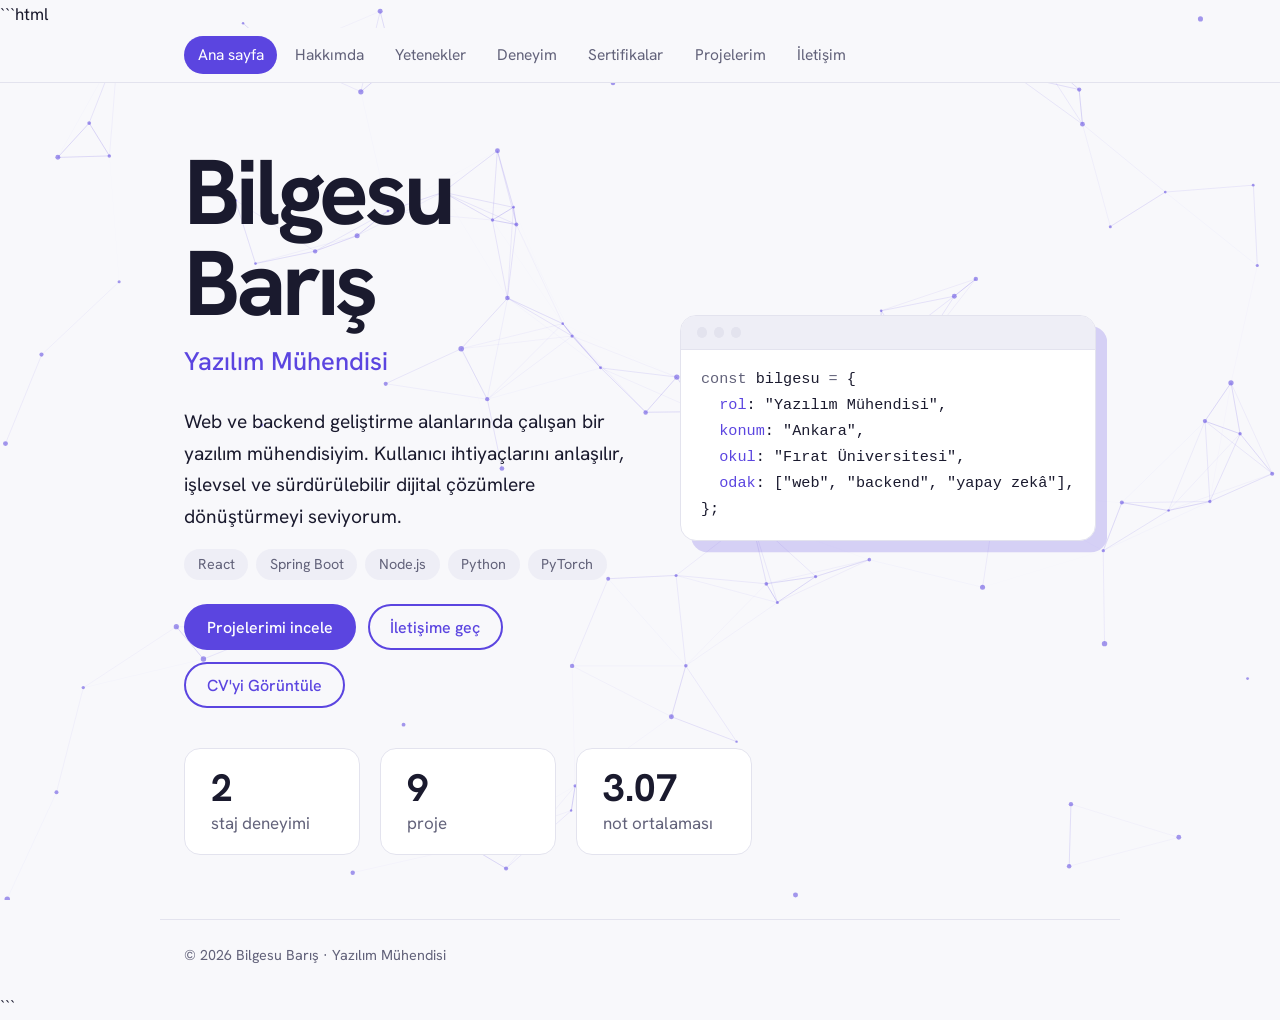
==== commit 5bf4a0c0: "Update index.html" ====
--- a/index.html
+++ b/index.html
@@ -1,89 +1,376 @@
+```html
 <!DOCTYPE html>
 <html lang="tr">
 <head>
-<meta charset="utf-8">
-<meta name="viewport" content="width=device-width, initial-scale=1">
-<title>Bilgesu Barış | Yazılım Mühendisi</title>
-<meta name="description" content="Bilgesu Barış’ın yazılım geliştirme projeleri, teknik yetkinlikleri ve deneyimleri.">
-<link rel="stylesheet" href="style.css">
+  <meta charset="utf-8">
+  <meta name="viewport" content="width=device-width, initial-scale=1, viewport-fit=cover">
+  <title>Bilgesu Barış | Yazılım Mühendisi</title>
+  <meta name="description" content="Bilgesu Barış’ın yazılım geliştirme projeleri, teknik yetkinlikleri ve deneyimleri.">
+
+  <link rel="stylesheet" href="https://fonts.googleapis.com/css2?family=Hanken+Grotesk:wght@400;500;700&display=swap">
+  <link rel="stylesheet" href="style.css">
 </head>
+
 <body>
 <canvas id="bg" aria-hidden="true"></canvas>
-<header><nav id="nav">
-<a href="#ana-sayfa">Ana sayfa</a><a href="#hakkimda">Hakkımda</a><a href="#yetenekler">Yetenekler</a><a href="#deneyim">Deneyim</a><a href="#sertifikalar">Sertifikalar</a><a href="#projeler">Projelerim</a><a href="#iletisim">İletişim</a>
-</nav></header>
+
+<header>
+  <nav id="nav">
+    <a href="#ana-sayfa">Ana sayfa</a>
+    <a href="#hakkimda">Hakkımda</a>
+    <a href="#yetenekler">Yetenekler</a>
+    <a href="#deneyim">Deneyim</a>
+    <a href="#sertifikalar">Sertifikalar</a>
+    <a href="#projeler">Projelerim</a>
+    <a href="#iletisim">İletişim</a>
+  </nav>
+</header>
+
 <main>
+
+<!-- ANA SAYFA -->
 <section data-v="ana-sayfa">
-<h1>Bilgesu Barış</h1>
-<p class="title">Yazılım Mühendisi</p>
-<p class="lead">Web ve backend geliştirme alanlarında çalışan bir yazılım mühendisiyim. Kullanıcı ihtiyaçlarını anlaşılır, işlevsel ve sürdürülebilir dijital çözümlere dönüştürmeyi seviyorum.</p>
-<div class="tags"><span>React</span><span>Spring Boot</span><span>Node.js</span><span>Python</span><span>PyTorch</span></div>
-<div class="btns">
-<a class="btn main" href="#projeler">Projelerimi incele</a>
-<a class="btn" href="#iletisim">İletişime geç</a>
-<a class="btn" href="Bilgesu_Baris.pdf" target="_blank" rel="noopener noreferrer">CV’yi görüntüle</a>
-</div>
-<div class="stats">
-<div><b>2</b><span>staj deneyimi</span></div><div><b>9</b><span>proje</span></div><div><b>3.07</b><span>not ortalaması</span></div>
-</div>
-</section>
-
+  <div class="hero">
+    <div>
+      <h1>Bilgesu Barış</h1>
+      <p class="title">Yazılım Mühendisi</p>
+      <p>Web ve backend geliştirme alanlarında çalışan bir yazılım mühendisiyim. Kullanıcı ihtiyaçlarını anlaşılır, işlevsel ve sürdürülebilir dijital çözümlere dönüştürmeyi seviyorum.</p>
+
+      <div class="tags">
+        <span>React</span>
+        <span>Spring Boot</span>
+        <span>Node.js</span>
+        <span>Python</span>
+        <span>PyTorch</span>
+      </div>
+
+      <div class="btns">
+        <a class="btn main" href="#projeler">Projelerimi incele</a>
+        <a class="btn" href="#iletisim">İletişime geç</a>
+        <a class="btn" href="Bilgesu_Baris.pdf" target="_blank" rel="noopener noreferrer">CV'yi Görüntüle</a>
+      </div>
+    </div>
+
+    <div class="code" aria-hidden="true">
+      <div class="dots"><i></i><i></i><i></i></div>
+      <pre><span class="m">const</span> bilgesu <span class="m">=</span> {
+  <span class="k">rol</span>: "Yazılım Mühendisi",
+  <span class="k">konum</span>: "Ankara",
+  <span class="k">okul</span>: "Fırat Üniversitesi",
+  <span class="k">odak</span>: ["web", "backend", "yapay zekâ"],
+};</pre>
+    </div>
+  </div>
+
+  <div class="stats">
+    <div class="stat"><b>2</b><span class="muted">staj deneyimi</span></div>
+    <div class="stat"><b>9</b><span class="muted">proje</span></div>
+    <div class="stat"><b>3.07</b><span class="muted">not ortalaması</span></div>
+  </div>
+</section>
+
+<!-- HAKKIMDA -->
 <section data-v="hakkimda" hidden>
-<h2>Hakkımda</h2>
-<p>Fırat Üniversitesi Yazılım Mühendisliği mezunuyum. REST API’ler, veritabanları ve tam yığın web projeleri üzerinde çalıştım. Şu an React, TypeScript, Node.js ve Python’da kendimi geliştiriyorum. Hem bireysel hem ekip projelerinde çalışmayı severim.</p>
-<div class="two">
-<div><h3>Kişisel bilgiler</h3>
-<dl><dt>İsim</dt><dd>Bilgesu Barış</dd><dt>Konum</dt><dd>Ankara, Türkiye</dd><dt>E-posta</dt><dd><a href="mailto:bilgesubaris@gmail.com">bilgesubaris@gmail.com</a></dd></dl></div>
-<div id="bars"><h3>Yetenekler</h3></div>
-</div>
-</section>
-
+  <h2>Hakkımda</h2>
+  <p>Fırat Üniversitesi Yazılım Mühendisliği mezunuyum. REST API’ler, veritabanları ve tam yığın web projeleri üzerinde çalıştım. Şu an React, TypeScript, Node.js ve Python’da kendimi geliştiriyorum. Hem bireysel hem ekip projelerinde çalışmayı severim.</p>
+
+  <div class="two" style="margin-top:2rem">
+    <div>
+      <h3>Kişisel bilgiler</h3>
+      <dl>
+        <dt>İsim</dt><dd>Bilgesu Barış</dd>
+        <dt>Konum</dt><dd>Ankara, Türkiye</dd>
+        <dt>E-posta</dt><dd><a href="mailto:bilgesubaris@gmail.com">bilgesubaris@gmail.com</a></dd>
+      </dl>
+    </div>
+
+    <div>
+      <h3>Yetenekler</h3>
+      <div class="skill"><span>HTML / CSS</span><div class="bar"><i style="width:90%"></i></div><span>90%</span></div>
+      <div class="skill"><span>JavaScript</span><div class="bar"><i style="width:80%"></i></div><span>80%</span></div>
+      <div class="skill"><span>React</span><div class="bar"><i style="width:75%"></i></div><span>75%</span></div>
+      <div class="skill"><span>Python</span><div class="bar"><i style="width:75%"></i></div><span>75%</span></div>
+      <div class="skill"><span>Java / Spring</span><div class="bar"><i style="width:70%"></i></div><span>70%</span></div>
+      <div class="skill"><span>SQL</span><div class="bar"><i style="width:65%"></i></div><span>65%</span></div>
+    </div>
+  </div>
+</section>
+
+<!-- YETENEKLER -->
 <section data-v="yetenekler" hidden>
-<h2>Teknik yetenekler</h2>
-<p class="muted">Projelerimde kullandığım teknolojiler, alanlarına göre.</p>
-<div id="groups"></div>
-<p class="muted note">Not: Liste, proje deneyimlerimi ve öğrenme sürecimi birlikte yansıtır; her teknolojide aynı düzeyde uzmanlık iddiası taşımaz.</p>
-</section>
-
+  <h2>Teknik yetenekler</h2>
+  <p class="muted">Projelerimde kullandığım ve üzerinde çalıştığım teknolojileri alanlarına göre inceleyebilirsiniz.</p>
+
+  <div class="skill-groups">
+    <div class="skill-group">
+      <h3>Frontend</h3>
+      <div class="skill-pills">
+        <span>HTML5</span><span>CSS3</span><span>JavaScript</span><span>React</span><span>TypeScript</span><span>Responsive Design</span>
+      </div>
+    </div>
+
+    <div class="skill-group">
+      <h3>Backend</h3>
+      <div class="skill-pills">
+        <span>Java</span><span>Spring Boot</span><span>Node.js</span><span>REST API</span>
+      </div>
+    </div>
+
+    <div class="skill-group">
+      <h3>Veritabanı</h3>
+      <div class="skill-pills">
+        <span>MySQL</span><span>PostgreSQL</span><span>Firebase</span>
+      </div>
+    </div>
+
+    <div class="skill-group">
+      <h3>Yapay zekâ</h3>
+      <div class="skill-pills">
+        <span>Python</span><span>PyTorch</span><span>Vision Transformer</span><span>Streamlit</span>
+      </div>
+    </div>
+
+    <div class="skill-group">
+      <h3>Araçlar ve yöntemler</h3>
+      <div class="skill-pills">
+        <span>Git</span><span>GitHub</span><span>OOP</span><span>Agile takım çalışması</span><span>Test ve hata ayıklama</span>
+      </div>
+    </div>
+  </div>
+
+  <p class="note" style="margin-top:1.5rem">Not: Teknoloji listesi proje deneyimlerimi ve öğrenme sürecimi birlikte yansıtır. Her teknolojide aynı düzeyde uzmanlık iddiası taşımaz.</p>
+</section>
+
+<!-- DENEYİM -->
 <section data-v="deneyim" hidden>
-<h2>Deneyim ve eğitim</h2>
-<div class="tl">
-<div><small>Ekim 2025 – Haziran 2026</small><b>Başkan, Erasmus Student Community Elazığ</b>Erasmus Günleri etkinliklerinin planlamasını, tanıtımını ve koordinasyonunu yönettim.</div>
-<div><small>Eylül 2025 – Ocak 2026</small><b>Yazılım stajyeri, Fırat Üniversitesi</b>Erasmus yönetim sisteminde React, Spring Boot ve MySQL ile backend servisleri geliştirdim.</div>
-<div><small>Temmuz – Eylül 2025</small><b>Yazılım stajyeri, Millî Eğitim Bakanlığı</b>Dijital eğitim projelerinde analiz, test ve dokümantasyon süreçlerinde yer aldım.</div>
-<div><small>Gönüllü çalışma</small><b>İpekYolu Çocuk ve Genç Çalışma Yeri</b>Çocuklara yönelik teknoloji çalışmalarına katkı sundum; 3D modelleme, dilimleme ve 3D yazıcı süreçlerinde görev aldım.</div>
-<div><small>Mezuniyet: Haziran 2026</small><b>Yazılım Mühendisliği lisans, Fırat Üniversitesi</b>Genel not ortalaması 3.07 / 4.00.</div>
-</div>
-</section>
-
+  <h2>Deneyim ve eğitim</h2>
+
+  <div class="tl">
+    <div>
+      <small>Ekim 2025 – Haziran 2026</small>
+      <b>Başkan, Erasmus Student Community Elazığ</b>
+      Erasmus Günleri etkinliklerinin planlamasını, tanıtımını ve koordinasyonunu yönettim.
+    </div>
+
+    <div>
+      <small>Eylül 2025 – Ocak 2026</small>
+      <b>Yazılım stajyeri, Fırat Üniversitesi</b>
+      Üniversite genelindeki Erasmus yönetim sisteminde React, Spring Boot ve MySQL ile backend servisleri geliştirdim.
+    </div>
+
+    <div>
+      <small>Temmuz – Eylül 2025</small>
+      <b>Yazılım stajyeri, Millî Eğitim Bakanlığı</b>
+      Dijital eğitim projelerinde analiz, test ve dokümantasyon süreçlerinde yer aldım.
+    </div>
+
+    <div>
+      <small>Gönüllü çalışma</small>
+      <b>Gönüllü mühendislik çalışmaları, İpekYolu Çocuk ve Genç Çalışma Yeri</b>
+      Çocuklara yönelik teknoloji çalışmalarına katkı sundum; 3D modelleme, dilimleme ve 3D yazıcı süreçlerinde görev aldım.
+    </div>
+
+    <div>
+      <small>Mezuniyet: Haziran 2026</small>
+      <b>Yazılım Mühendisliği lisans, Fırat Üniversitesi</b>
+      Genel not ortalaması 3.07 / 4.00.
+    </div>
+  </div>
+</section>
+
+<!-- SERTİFİKALAR -->
 <section data-v="sertifikalar" hidden>
-<h2>Sertifikalar ve eğitimler</h2>
-<div id="courses"></div>
-</section>
-
+  <h2>Sertifikalar ve eğitimler</h2>
+
+  <div class="courses">
+    <div class="course">
+      <b>Introduction to Big Data</b>
+      <small>WSGE University of Applied Sciences, Polonya (Research Universities Project)</small>
+    </div>
+
+    <div class="course">
+      <b>Python 101</b>
+      <small>Turkcell Geleceği Yazanlar</small>
+    </div>
+
+    <div class="course">
+      <b>Python 201</b>
+      <small>Turkcell Geleceği Yazanlar</small>
+    </div>
+
+    <div class="course">
+      <b>Python 301</b>
+      <small>Turkcell Geleceği Yazanlar</small>
+    </div>
+
+    <div class="course">
+      <b>Python 401</b>
+      <small>Turkcell Geleceği Yazanlar</small>
+    </div>
+
+    <div class="course">
+      <b>Veri Bilimi ve Yapay Zekâ 101</b>
+      <small>Turkcell Geleceği Yazanlar</small>
+    </div>
+
+    <div class="course">
+      <b>Veri Bilimi ve Yapay Zekâ 201</b>
+      <small>Turkcell Geleceği Yazanlar</small>
+    </div>
+
+    <div class="course">
+      <b>
+        <a href="Introduction_to_Cybersecurity_certificate.pdf" target="_blank" rel="noopener noreferrer">
+          Introduction to Cybersecurity
+        </a>
+      </b>
+      <small>Cisco Networking Academy (NetAcad)</small>
+    </div>
+  </div>
+</section>
+
+<!-- PROJELER -->
 <section data-v="projeler" hidden>
-<h2>Projelerim</h2>
-<div class="chips" id="chips" role="group" aria-label="Proje türü"></div>
-<div class="grid" id="grid"></div>
-</section>
-
+  <h2>Projelerim</h2>
+
+  <div class="chips" role="group" aria-label="Proje türü">
+    <button aria-pressed="true" data-f="all">Tümü</button>
+    <button aria-pressed="false" data-f="web">Web</button>
+    <button aria-pressed="false" data-f="yz">Yapay zekâ</button>
+    <button aria-pressed="false" data-f="mobil">Mobil</button>
+    <button aria-pressed="false" data-f="masaustu">Masaüstü</button>
+    <button aria-pressed="false" data-f="diger">Diğer</button>
+  </div>
+
+  <div class="grid">
+
+    <div class="card project-card" data-t="yz">
+      <div class="tile">AI / Computer Vision</div>
+      <div class="details">
+        <b>AI Image Detector</b>
+        <small>Bitirme projesi: Görüntülerin gerçek veya yapay zekâ üretimi olup olmadığını sınıflandırmaya yönelik deepfake tespit sistemi.</small>
+        <div class="tech"><span>Python</span><span>PyTorch</span><span>ViT</span><span>Streamlit</span></div>
+        <a class="project-link" href="https://github.com/Bilgesubaris/Ai_Image_Detector" target="_blank" rel="noopener noreferrer">GitHub deposunu incele ↗</a>
+      </div>
+    </div>
+
+    <div class="card project-card" data-t="web">
+      <div class="tile">Web Application</div>
+      <div class="details">
+        <b>Erasmus+ Web Platformu</b>
+        <small>Başvuru ve yönetim süreçlerini destekleyen; rol tabanlı erişim ve yönetici paneli içeren web platformu.</small>
+        <div class="tech"><span>React</span><span>Node.js</span><span>Firebase</span></div>
+        <a class="project-link" href="https://github.com/Bilgesubaris" target="_blank" rel="noopener noreferrer">GitHub profilimde incele ↗</a>
+      </div>
+    </div>
+
+    <div class="card project-card" data-t="web">
+      <div class="tile">Movie & TV Platform</div>
+      <div class="details">
+        <b>TVision+</b>
+        <small>Film ve dizi içeriklerini keşfetmeye yönelik web uygulaması.</small>
+        <div class="tech"><span>JavaScript</span><span>Node.js</span><span>PostgreSQL</span><span>TMDB API</span></div>
+        <a class="project-link" href="https://github.com/Bilgesubaris" target="_blank" rel="noopener noreferrer">GitHub profilimde incele ↗</a>
+      </div>
+    </div>
+
+    <div class="card project-card" data-t="web">
+      <div class="tile">Productivity Web App</div>
+      <div class="details">
+        <b>Pomodoro</b>
+        <small>Çalışma ve mola sürelerini yönetmeye, kişisel çalışma oturumları oluşturmaya, not almaya ve görevleri takip etmeye olanak sağlayan web uygulaması.</small>
+        <div class="tech"><span>HTML5</span><span>CSS3</span><span>JavaScript</span><span>Firebase</span><span>Firestore</span></div>
+        <a class="project-link" href="https://pomodoro-7bde7.web.app" target="_blank" rel="noopener noreferrer">Canlı Demo ↗</a>
+        <a class="project-link" href="https://github.com/Bilgesubaris/Pomodoro" target="_blank" rel="noopener noreferrer">GitHub ↗</a>
+      </div>
+    </div>
+
+    <div class="card project-card" data-t="web">
+      <div class="tile">Beauty & E-Commerce Platform</div>
+      <div class="details">
+        <b>Shine Beauty Center</b>
+        <small>Güzellik merkezi için geliştirilen; ürün, kategori ve stok yönetimi ile yönetici işlemlerini destekleyen web tabanlı e-ticaret projesi.</small>
+        <div class="tech"><span>HTML5</span><span>CSS3</span><span>JavaScript</span><span>Node.js</span><span>Express.js</span><span>PostgreSQL</span></div>
+        <a class="project-link" href="https://github.com/Bilgesubaris/Shine-Beauty-Center" target="_blank" rel="noopener noreferrer">GitHub deposunu incele ↗</a>
+      </div>
+    </div>
+
+    <div class="card project-card" data-t="mobil">
+      <div class="tile">Augmented Reality</div>
+      <div class="details">
+        <b>HARPUT AR</b>
+        <small>Harput’un kültürel mirasını 3D içeriklerle tanıtmayı amaçlayan artırılmış gerçeklik projesi.</small>
+        <div class="tech"><span>AR</span><span>3D</span></div>
+        <a class="project-link" href="https://github.com/Bilgesubaris" target="_blank" rel="noopener noreferrer">GitHub profilimde incele ↗</a>
+      </div>
+    </div>
+
+    <div class="card project-card" data-t="masaustu">
+      <div class="tile">Java / Desktop Application</div>
+      <div class="details">
+        <b>Hastane Otomasyonu</b>
+        <small>Hastane süreçlerinin yönetilmesine yönelik masaüstü uygulaması.</small>
+        <div class="tech"><span>Java</span><span>OOP</span></div>
+        <a class="project-link" href="https://github.com/Bilgesubaris/Hastane-Otomasyonu" target="_blank" rel="noopener noreferrer">GitHub deposunu incele ↗</a>
+      </div>
+    </div>
+
+    <div class="card project-card" data-t="masaustu">
+      <div class="tile">C# / Desktop Application</div>
+      <div class="details">
+        <b>C# Hastane Otomasyonu</b>
+        <small>Hasta kayıt ve yönetim işlemlerini destekleyen hastane otomasyon uygulaması.</small>
+        <div class="tech"><span>C#</span><span>.NET</span><span>SQL</span><span>OOP</span></div>
+        <a class="project-link" href="https://github.com/Bilgesubaris/C-Hastane-Otomasyonu" target="_blank" rel="noopener noreferrer">GitHub deposunu incele ↗</a>
+      </div>
+    </div>
+
+    <div class="card project-card" data-t="diger">
+      <div class="tile">Algorithm</div>
+      <div class="details">
+        <b>Akıllı Telefonlar için Sıkıştırma Algoritması</b>
+        <small>Yeni nesil akıllı telefonlara yönelik sıkıştırma algoritması çalışması.</small>
+        <div class="tech"><span>Algoritmalar</span></div>
+        <a class="project-link" href="https://github.com/Bilgesubaris/yeni-nesil-akilli-telefonlarinin-sikistirma-algoritmasi" target="_blank" rel="noopener noreferrer">GitHub deposunu incele ↗</a>
+      </div>
+    </div>
+
+  </div>
+</section>
+
+<!-- İLETİŞİM -->
 <section data-v="iletisim" hidden>
-<h2>İletişim</h2>
-<div class="two">
-<div><p>Bana e-postayla ya da sosyal medyadan ulaşabilirsiniz.</p>
-<dl><dt>E-posta</dt><dd><a href="mailto:bilgesubaris@gmail.com">bilgesubaris@gmail.com</a></dd>
-<dt>GitHub</dt><dd><a href="https://github.com/Bilgesubaris" target="_blank" rel="noopener noreferrer">Bilgesubaris</a></dd>
-<dt>LinkedIn</dt><dd><a href="https://www.linkedin.com/in/bilgesu-bar%C4%B1%C5%9F-57b223252/" target="_blank" rel="noopener noreferrer">Profilimi aç</a></dd></dl></div>
-<form id="f">
-<label>Adınız<input name="ad" required autocomplete="name"></label>
-<label>E-posta adresiniz<input name="mail" type="email" required autocomplete="email"></label>
-<label>Mesajınız<textarea name="msg" rows="5" required></textarea></label>
-<button class="btn main" type="submit">Mesaj gönder</button>
-</form>
-</div>
-</section>
+  <h2>İletişim</h2>
+
+  <div class="two">
+    <div>
+      <p>Bana e-postayla ya da sosyal medya hesaplarımdan ulaşabilirsiniz.</p>
+      <dl>
+        <dt>E-posta</dt>
+        <dd><a href="mailto:bilgesubaris@gmail.com">bilgesubaris@gmail.com</a></dd>
+
+        <dt>GitHub</dt>
+        <dd><a href="https://github.com/Bilgesubaris">Bilgesubaris</a></dd>
+
+        <dt>LinkedIn</dt>
+        <dd><a href="https://www.linkedin.com/in/bilgesu-bar%C4%B1%C5%9F-57b223252/">Profilimi aç</a></dd>
+      </dl>
+    </div>
+
+    <form id="f">
+      <label>Adınız<input name="ad" required autocomplete="name"></label>
+      <label>E-posta adresiniz<input name="mail" type="email" required autocomplete="email"></label>
+      <label>Mesajınız<textarea name="msg" required></textarea></label>
+      <div><button class="btn main" type="submit">Mesaj gönder</button></div>
+    </form>
+  </div>
+</section>
+
 </main>
+
 <footer>© 2026 Bilgesu Barış · Yazılım Mühendisi</footer>
+
 <script src="script.js"></script>
 </body>
 </html>
+```
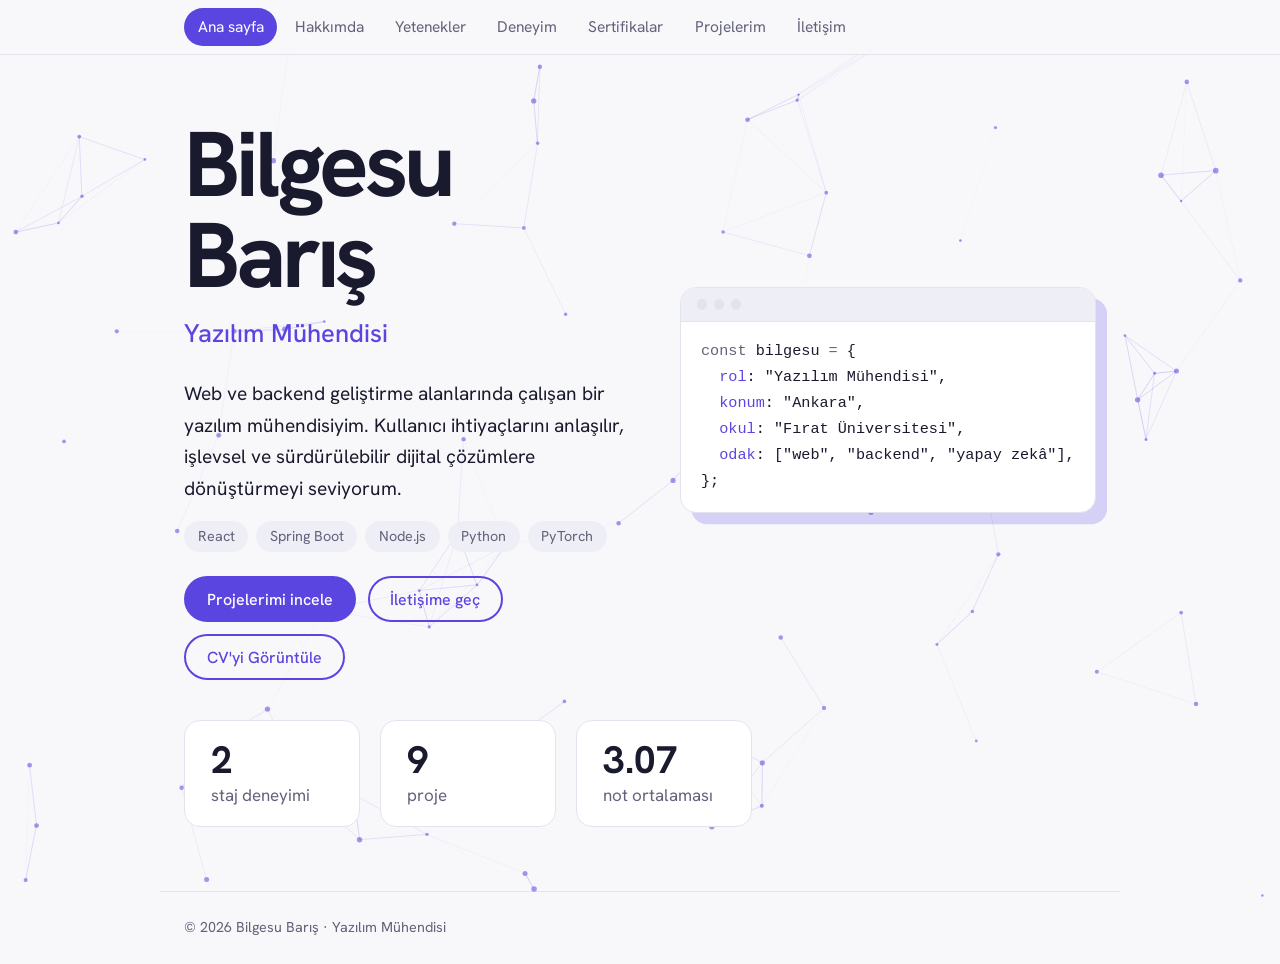
==== commit 70553eea: "Update links to open in new tab with noreferrer" ====
--- a/index.html
+++ b/index.html
@@ -1,4 +1,3 @@
-```html
 <!DOCTYPE html>
 <html lang="tr">
 <head>
@@ -184,11 +183,21 @@
 
   <div class="courses">
     <div class="course">
+      <b><a href="Introduction_to_Cybersecurity_certificate.pdf" target="_blank" rel="noopener noreferrer">Introduction to Cybersecurity</a></b>
+      <small>Cisco Networking Academy (NetAcad)</small>
+    </div>
+
+    <div class="course">
       <b>Introduction to Big Data</b>
       <small>WSGE University of Applied Sciences, Polonya (Research Universities Project)</small>
     </div>
 
     <div class="course">
+      <b><a href="Bilgesu_Baris_Ileri_Java_101.pdf" target="_blank" rel="noopener noreferrer">İleri Java 101</a></b>
+      <small>Turkcell Geleceği Yazanlar</small>
+    </div>
+
+    <div class="course">
       <b>Python 101</b>
       <small>Turkcell Geleceği Yazanlar</small>
     </div>
@@ -216,15 +225,6 @@
     <div class="course">
       <b>Veri Bilimi ve Yapay Zekâ 201</b>
       <small>Turkcell Geleceği Yazanlar</small>
-    </div>
-
-    <div class="course">
-      <b>
-        <a href="Introduction_to_Cybersecurity_certificate.pdf" target="_blank" rel="noopener noreferrer">
-          Introduction to Cybersecurity
-        </a>
-      </b>
-      <small>Cisco Networking Academy (NetAcad)</small>
     </div>
   </div>
 </section>
@@ -350,10 +350,10 @@
         <dd><a href="mailto:bilgesubaris@gmail.com">bilgesubaris@gmail.com</a></dd>
 
         <dt>GitHub</dt>
-        <dd><a href="https://github.com/Bilgesubaris">Bilgesubaris</a></dd>
+        <dd><a href="https://github.com/Bilgesubaris" target="_blank" rel="noopener noreferrer">Bilgesubaris</a></dd>
 
         <dt>LinkedIn</dt>
-        <dd><a href="https://www.linkedin.com/in/bilgesu-bar%C4%B1%C5%9F-57b223252/">Profilimi aç</a></dd>
+        <dd><a href="https://www.linkedin.com/in/bilgesu-bar%C4%B1%C5%9F-57b223252/" target="_blank" rel="noopener noreferrer">Profilimi aç</a></dd>
       </dl>
     </div>
 
@@ -373,4 +373,3 @@
 <script src="script.js"></script>
 </body>
 </html>
-```
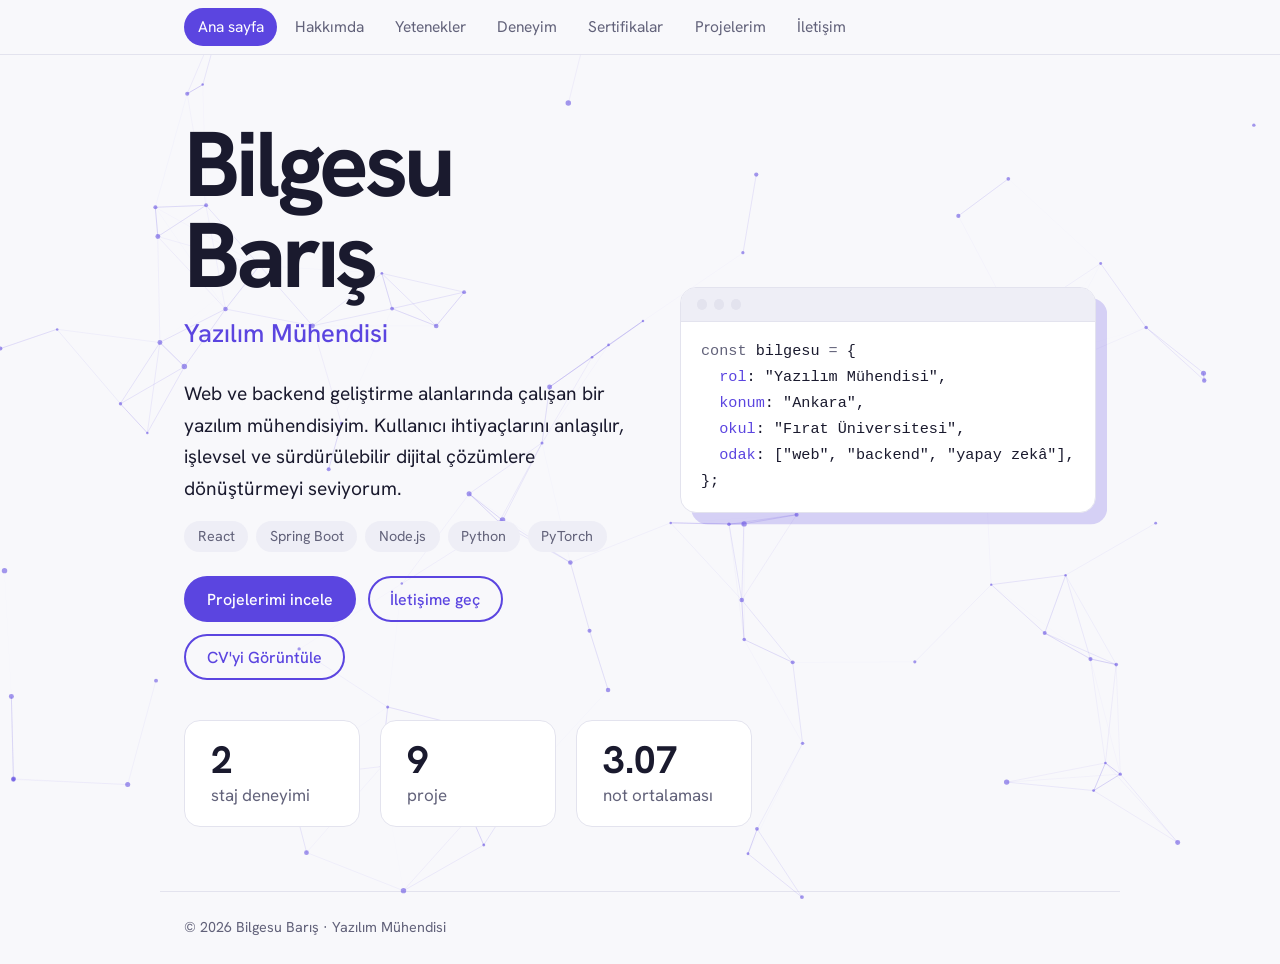
==== commit 75bd4e1a: "Update index.html" ====
--- a/index.html
+++ b/index.html
@@ -193,7 +193,7 @@
     </div>
 
     <div class="course">
-      <b><a href="Bilgesu_Baris_Ileri_Java_101.pdf" target="_blank" rel="noopener noreferrer">İleri Java 101</a></b>
+      <b><a href="Bilgesu_Bais_Ileri_Java_101.pdf" target="_blank" rel="noopener noreferrer">İleri Java 101</a></b>
       <small>Turkcell Geleceği Yazanlar</small>
     </div>
 
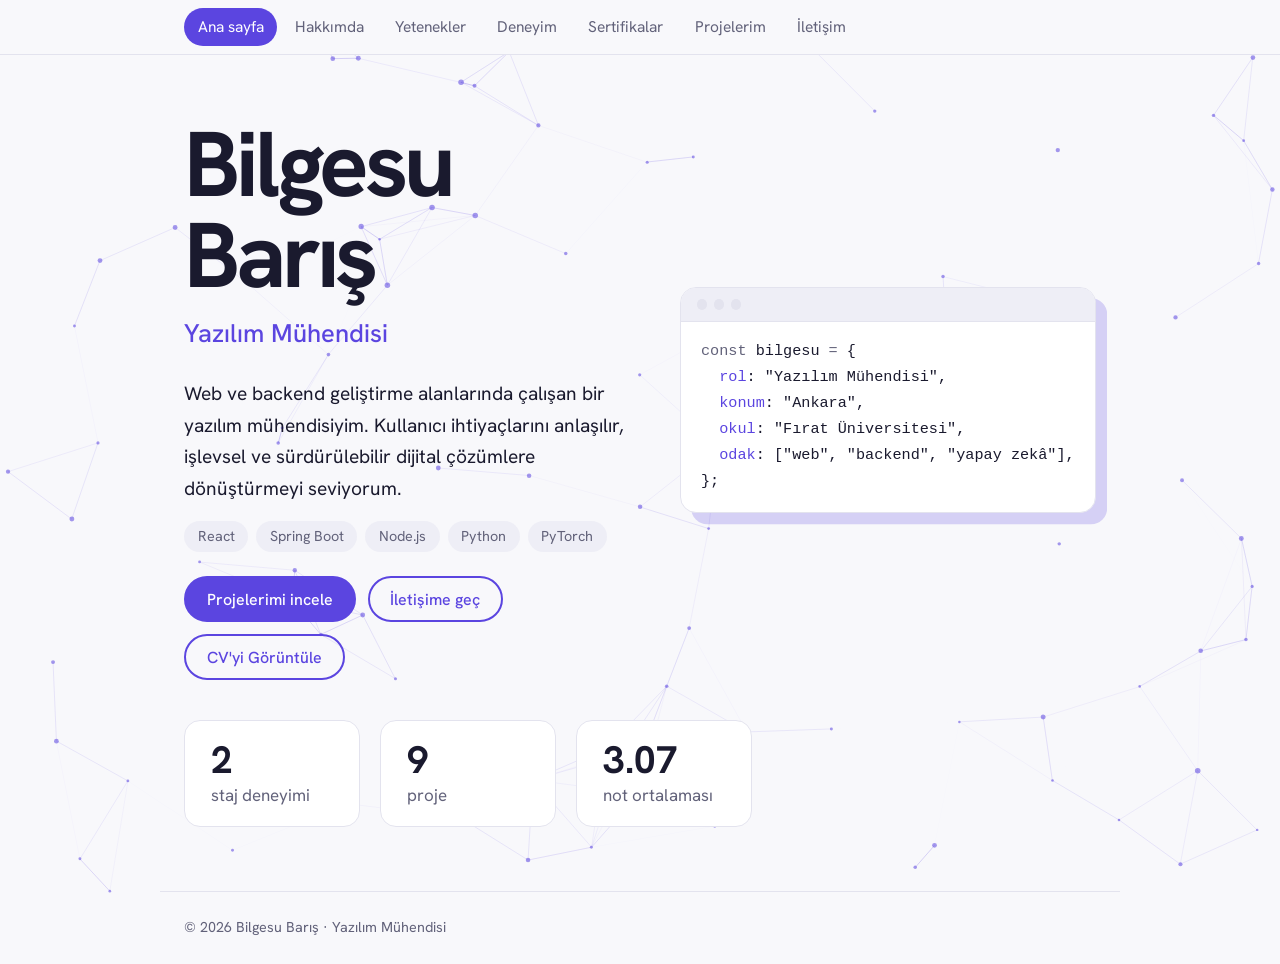
==== commit 97a35a48: "Update project links to GitHub profile references" ====
--- a/index.html
+++ b/index.html
@@ -250,7 +250,7 @@
         <b>AI Image Detector</b>
         <small>Bitirme projesi: Görüntülerin gerçek veya yapay zekâ üretimi olup olmadığını sınıflandırmaya yönelik deepfake tespit sistemi.</small>
         <div class="tech"><span>Python</span><span>PyTorch</span><span>ViT</span><span>Streamlit</span></div>
-        <a class="project-link" href="https://github.com/Bilgesubaris/Ai_Image_Detector" target="_blank" rel="noopener noreferrer">GitHub deposunu incele ↗</a>
+        <a class="project-link" href="https://github.com/Bilgesubaris/Ai_Image_Detector" target="_blank" rel="noopener noreferrer">GitHub profilimde incele ↗</a>
       </div>
     </div>
 
@@ -281,7 +281,7 @@
         <small>Çalışma ve mola sürelerini yönetmeye, kişisel çalışma oturumları oluşturmaya, not almaya ve görevleri takip etmeye olanak sağlayan web uygulaması.</small>
         <div class="tech"><span>HTML5</span><span>CSS3</span><span>JavaScript</span><span>Firebase</span><span>Firestore</span></div>
         <a class="project-link" href="https://pomodoro-7bde7.web.app" target="_blank" rel="noopener noreferrer">Canlı Demo ↗</a>
-        <a class="project-link" href="https://github.com/Bilgesubaris/Pomodoro" target="_blank" rel="noopener noreferrer">GitHub ↗</a>
+        <a class="project-link" href="https://github.com/Bilgesubaris/Pomodoro" target="_blank" rel="noopener noreferrer">GitHub profilimde incele ↗</a>
       </div>
     </div>
 
@@ -291,7 +291,7 @@
         <b>Shine Beauty Center</b>
         <small>Güzellik merkezi için geliştirilen; ürün, kategori ve stok yönetimi ile yönetici işlemlerini destekleyen web tabanlı e-ticaret projesi.</small>
         <div class="tech"><span>HTML5</span><span>CSS3</span><span>JavaScript</span><span>Node.js</span><span>Express.js</span><span>PostgreSQL</span></div>
-        <a class="project-link" href="https://github.com/Bilgesubaris/Shine-Beauty-Center" target="_blank" rel="noopener noreferrer">GitHub deposunu incele ↗</a>
+        <a class="project-link" href="https://github.com/Bilgesubaris/Shine-Beauty-Center" target="_blank" rel="noopener noreferrer">GitHub profilimde  incele ↗</a>
       </div>
     </div>
 
@@ -311,7 +311,7 @@
         <b>Hastane Otomasyonu</b>
         <small>Hastane süreçlerinin yönetilmesine yönelik masaüstü uygulaması.</small>
         <div class="tech"><span>Java</span><span>OOP</span></div>
-        <a class="project-link" href="https://github.com/Bilgesubaris/Hastane-Otomasyonu" target="_blank" rel="noopener noreferrer">GitHub deposunu incele ↗</a>
+        <a class="project-link" href="https://github.com/Bilgesubaris/Hastane-Otomasyonu" target="_blank" rel="noopener noreferrer">GitHub profilimde incele ↗</a>
       </div>
     </div>
 
@@ -321,7 +321,7 @@
         <b>C# Hastane Otomasyonu</b>
         <small>Hasta kayıt ve yönetim işlemlerini destekleyen hastane otomasyon uygulaması.</small>
         <div class="tech"><span>C#</span><span>.NET</span><span>SQL</span><span>OOP</span></div>
-        <a class="project-link" href="https://github.com/Bilgesubaris/C-Hastane-Otomasyonu" target="_blank" rel="noopener noreferrer">GitHub deposunu incele ↗</a>
+        <a class="project-link" href="https://github.com/Bilgesubaris/C-Hastane-Otomasyonu" target="_blank" rel="noopener noreferrer">GitHub profilimde incele ↗</a>
       </div>
     </div>
 
@@ -331,7 +331,7 @@
         <b>Akıllı Telefonlar için Sıkıştırma Algoritması</b>
         <small>Yeni nesil akıllı telefonlara yönelik sıkıştırma algoritması çalışması.</small>
         <div class="tech"><span>Algoritmalar</span></div>
-        <a class="project-link" href="https://github.com/Bilgesubaris/yeni-nesil-akilli-telefonlarinin-sikistirma-algoritmasi" target="_blank" rel="noopener noreferrer">GitHub deposunu incele ↗</a>
+        <a class="project-link" href="https://github.com/Bilgesubaris/yeni-nesil-akilli-telefonlarinin-sikistirma-algoritmasi" target="_blank" rel="noopener noreferrer">GitHub profilimde incele ↗</a>
       </div>
     </div>
 
